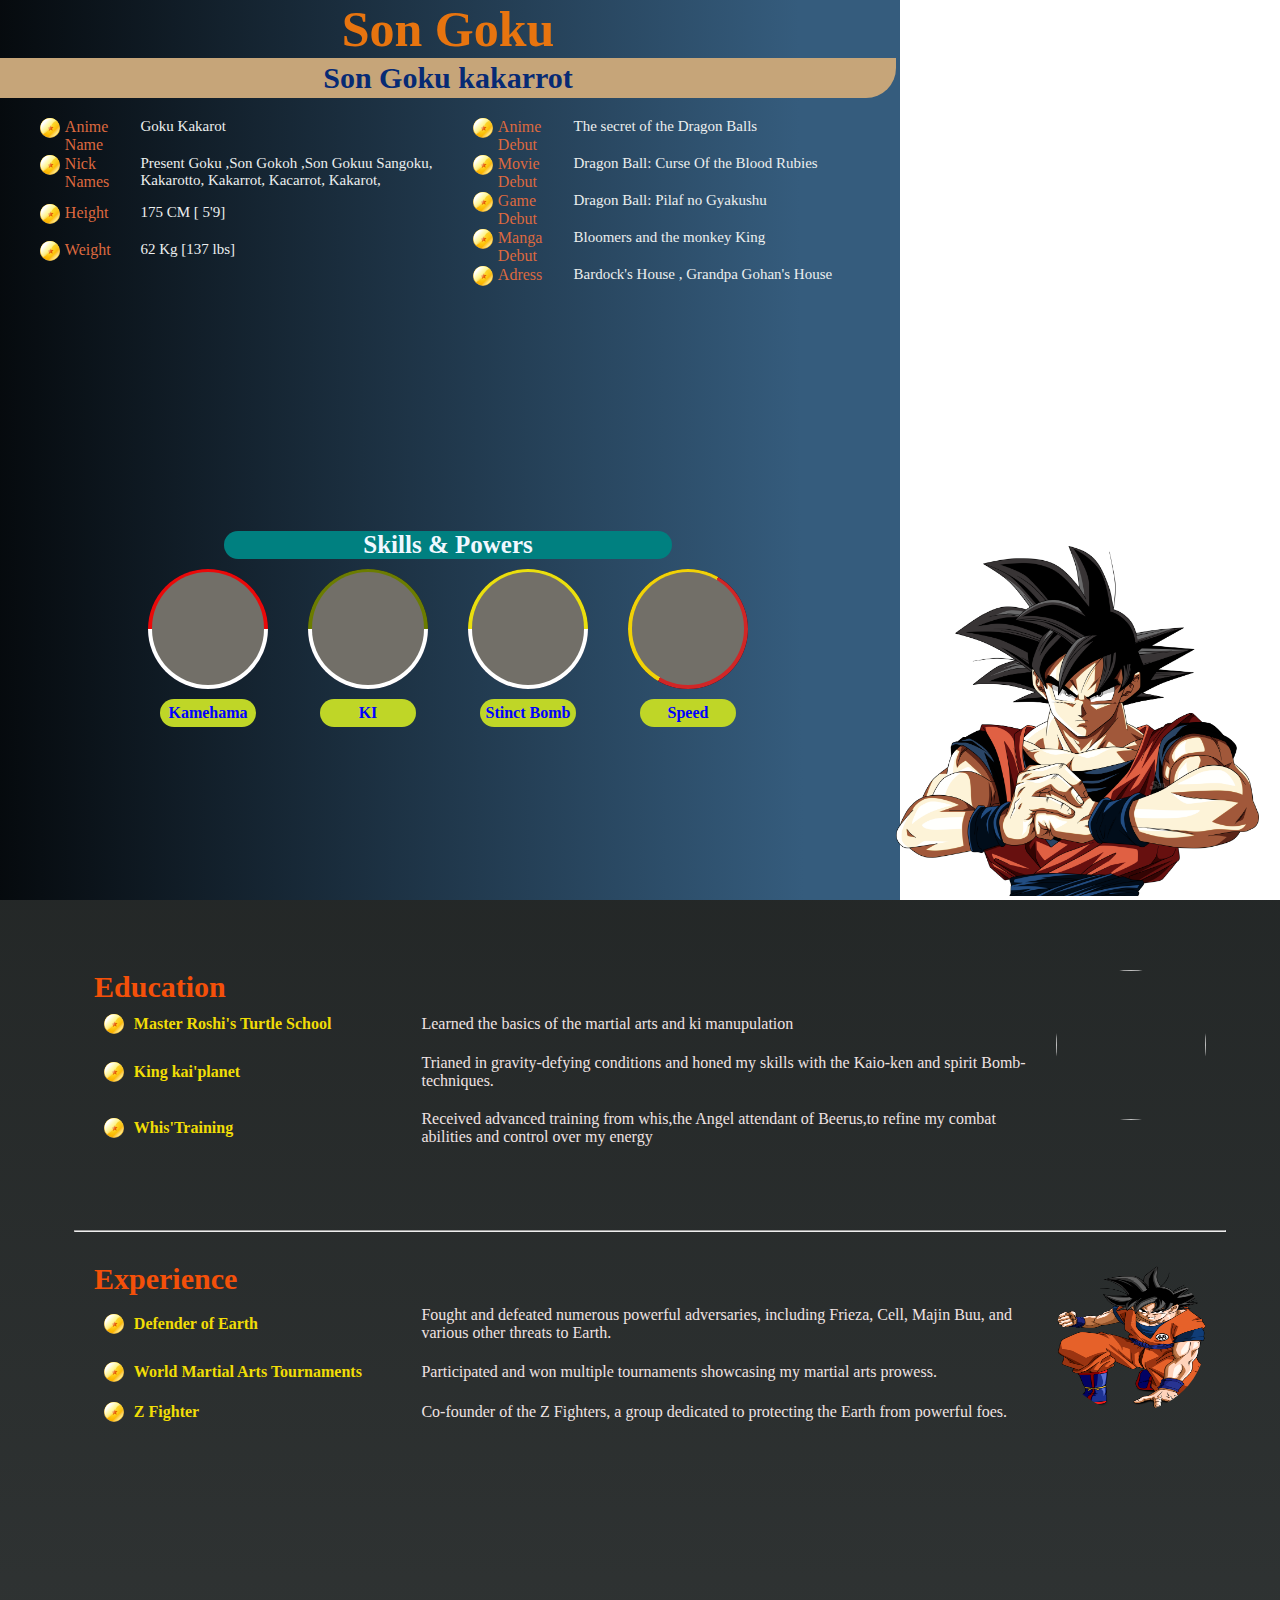
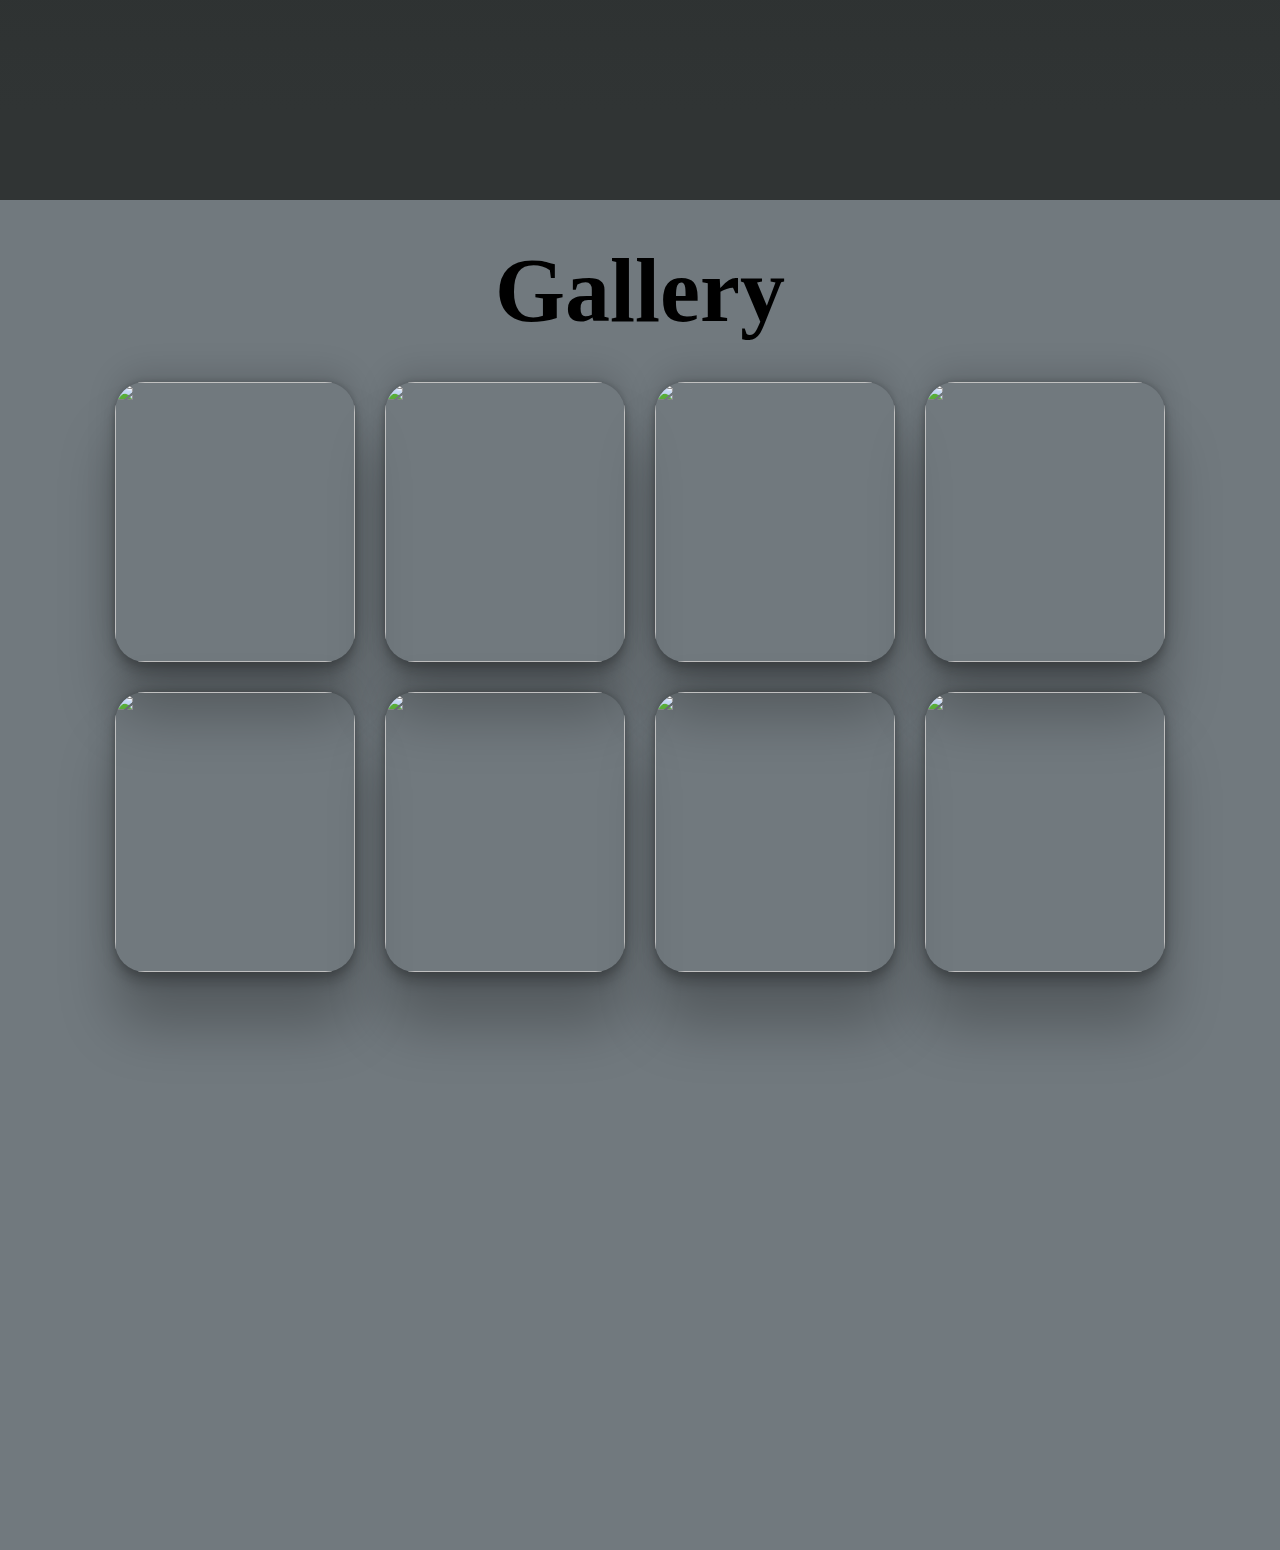
==== index.html @ f3f64c18 "Initial commit" ====
<!DOCTYPE html>
<html lang="en">

<head>
  <meta charset="UTF-8" />
  <meta name="viewport" content="width=device-width, initial-scale=1.0" />
  <title>super hero resume</title>
  <link rel="stylesheet" href="style.css" />
</head>

<body>
  <div id="container">
    <div class="main">
      <div>
        <h1>Son Goku</h1>
      </div>
      <div id="Name">
        <h3>Son Goku kakarrot</h3>
      </div>
      <div class="information">




        <div id="info">

          <li>

            <img src="./Dragon_ball.svg" alt="">
            <div> <Span>Anime Name</span></div>


            <p>Goku Kakarot</p>
          </li>
          <li>
            <img src="./Dragon_ball.svg" alt="">
            <div> <span>Nick Names</span></div>
            <p>
              Present Goku ,Son Gokoh ,Son Gokuu
              Sangoku, Kakarotto, Kakarrot, Kacarrot, Kakarot,
            </p>
          </li>
          <li>
            <img src="./Dragon_ball.svg" alt="">
            <div> <span>Height</span></div>
            <p>
              175 CM [ 5'9]
            </p>
          </li>
          <li>
            <img src="./Dragon_ball.svg" alt="">
            <div> <span>Weight</span></div>
            <p>
              62 Kg [137 lbs]
            </p>
          </li>


        </div>
        <div id="info">


          <li>
            <img src="./Dragon_ball.svg" alt="">
            <div><span> Anime Debut</span></div>
            <p>The secret of the Dragon Balls</p>
          </li>
          <li>
            <img src="./Dragon_ball.svg" alt="">
            <div><span>Movie Debut</span></div>
            <p>Dragon Ball: Curse Of the Blood Rubies</p>
          </li>
          <li>
            <img src="./Dragon_ball.svg" alt="">
            <div><span>Game Debut</span></div>
            <p>Dragon Ball: Pilaf no Gyakushu</p>
          </li>
          <li>
            <img src="./Dragon_ball.svg" alt="">
            <div><span>Manga Debut</span></div>
            <p>Bloomers and the monkey King</p>
          </li>
          <li>
            <img src="./Dragon_ball.svg" alt="">
            <div><span> Adress</span></div>
            <p> Bardock's House , Grandpa Gohan's House</p>
          </li>


        </div>

      </div>

      <div class="boxes">

        <div id="skills">
          <h3> Skills & Powers</h3>
        </div>

        <div id="powers">
          <div>
            <div class="glow glow0">
            </div>
            <h2>Kamehama</h2>

          </div>
          <div>
            <div class="glow glow1"></div>
            <h2>KI</h2>
          </div>
          <div>
            <div class="glow glow2"></div>
            <h2> Stinct Bomb</h2>
          </div>
          <div>
            <div class="glow glow3"></div>
            <h2>Speed</h2>
          </div>
        </div>
      </div>


    </div>
    <div id="goukimg">
      <img src="./images/pngwing.com (5).png" alt="" />
    </div>
  </div>
  <div class="second">

    <div class="education">

      <div id="edu_list">

        <div>
          <div>
            <h2>Education</h2>
          </div>
          <li>
            <img src="./Dragon_ball.svg" alt="">
            <div> <span>Master Roshi's Turtle School</span></div>
            <p>Learned the basics of the martial arts and ki manupulation</p>
          </li>
          <li>
            <img src="./Dragon_ball.svg" alt="">
            <div><span>King kai'planet</span></div>
            <p>Trianed in gravity-defying conditions and honed my skills with the Kaio-ken and spirit Bomb-techniques.
            </p>
          </li>
          <li>
            <img src="./Dragon_ball.svg" alt="">
            <div><span>Whis'Training </span></div>
            <p>Received advanced training from whis,the Angel attendant of Beerus,to refine my combat abilities and
              control over my energy</p>
          </li>
        </div>
        <div>
          <img src="https://encrypted-tbn0.gstatic.com/images?q=tbn:ANd9GcTt82oYgk754uG2kP9OXPX-ClZgNN4XAEB82Q&usqp=CAU"
            alt="">
        </div>

      </div>
      <HR>
      </HR>
      <div id="edu_list2">

        <div>
          <div>
            <h2>Experience</h2>
          </div>
          <li>
            <img src="./Dragon_ball.svg" alt="">
            <div><span>Defender of Earth</span></div>
            <p>Fought and defeated numerous powerful adversaries, including Frieza, Cell, Majin Buu, and various other
              threats to Earth.</p>
          </li>
          <li>
            <img src="./Dragon_ball.svg" alt="">
            <div><span>World Martial Arts Tournaments</span></div>
            <p>Participated and won multiple tournaments showcasing my martial arts prowess.</p>
          </li>
          <li>
            <img src="./Dragon_ball.svg" alt="">
            <div><span>Z Fighter</span></div>
            <p>Co-founder of the Z Fighters, a group dedicated to protecting the Earth from powerful foes.</p>
          </li>
        </div>
        <div>
          <img src="./images/experience.png" alt="">
        </div>
      </div>
    </div>
  </div>
  <div class="gallery">
    <div><h1>Gallery</h1></div>
    <div id="gallery_boxes">
      
      <div>
        <img src="https://i.pinimg.com/736x/66/43/1a/66431a8897f93c5665a75ffa3d12bd0a.jpg" alt="">
      </div>
      <div>
        <img
          src="https://images-wixmp-ed30a86b8c4ca887773594c2.wixmp.com/f/941c560c-18b9-4c8f-943a-c15e5625a583/de89ge1-6be5173c-bb90-479e-ab74-88e7b8e136c2.jpg/v1/fill/w_1024,h_1143,q_75,strp/son_goku___dragon_ball_z_by_g4qs_de89ge1-fullview.jpg?token=eyJ0eXAiOiJKV1QiLCJhbGciOiJIUzI1NiJ9.[base64].AO8PM5Koqii29YjUiPHM6bavhexfQtthnku6JP91994"
          alt="">
      </div>
      <div>
        <img src="https://i.pinimg.com/736x/72/60/f5/7260f592e74f4ed77a9321498f591d13.jpg" alt="">
      </div>
      <div>
        <img src="https://i.pinimg.com/736x/ef/31/2a/ef312a33fdc2c7de3e0dc2d2acbfc04e.jpg" alt="">
      </div>
      <div>
        <img src="https://i.pinimg.com/736x/57/75/cd/5775cd68e205f396e10debec85960de9.jpg"
          alt="">
      </div>
      <div>
        <img src="https://i.pinimg.com/236x/62/b1/42/62b142c9af6358e8e29f193e0ba68959.jpg" alt="">
      </div>
      <div>
        <img
          src="https://cdnb.artstation.com/p/assets/images/images/028/990/559/large/albert-agustin-goku.jpg?1596122175"
          alt="">
      </div>
      <div>
        <img
          src="https://sumedang.jabarekspres.com/wp-content/uploads/2023/10/8781f39dd7594e9cf52d5f7a728a498d.jpg"
          alt="">
      </div>

    </div>
  </div>
</body>

</html>
---- style.css ----
* {
  margin: 0;
  padding: 0;
  box-sizing: border-box;
}

#container {
  height: 100vh;
  width: 100%;
  margin: auto;
  background: linear-gradient(89.7deg, rgb(0, 0, 0) -10.7%, rgb(53, 92, 125) 88.8%);
  background-size: 100vh;
  background-repeat: no-repeat;
  display: flex;
  align-items: end;
  cursor: url("./images/resize-17063411871470630661ball-removebg-preview\ \(1\).png"), pointer;


}

#container>.main {
  width: 70%;
  height: 100vh;
  

}

#container img {
  width: 100%;
  height: 550px;

}


#container>div h1 {
  font-size: 50px;
  font-weight: 900;

  color: rgb(231, 116, 15);
  text-align: center;
  font-family: "Luckiest Guy", cursive;
}

.information {

  height: 40vh;
  gap: 10px;
  display: flex;
  justify-content: center;
  margin-left: 30px;
}

#Name {

  background-color: rgb(198, 165, 121);
  height: 50px;
  gap: 30px;
  display: flex;
  align-items: center;
  justify-content: center;
  border-bottom-right-radius: 30px;
}

#Name h3 {
  color: rgb(7, 42, 116);
  font-size: 30px;
}

#info {
  display: flex;
  flex-direction: column;
  padding: 10px;
  width: 50%;
  height: 25vh;
  gap: 20px;
  padding-top: 20px;


}

#info li {
  display: flex;
  gap: 5px;
}

#info li div {
  color: rgb(221, 105, 63);
  width: 29%;
  height: 22px;
  font-size: 16px;

}

#info li p {
  font-size: 16px;
  color: rgb(236, 239, 239);
  width: 100%;
  margin-left: -5px;
}

#info li img {

  height: 20px;
  width: 20px;
}

.boxes {

  height: 45vh;
  display: flex;
  align-items: center;
  flex-direction: column;
  justify-content: center;
  gap: 20px;
}

.boxes #skills {
  width: 50%;
  display: flex;
  background-color: teal;
  align-items: center;
  justify-content: center;
  border-radius: 30px;
}

.boxes div h3 {
  color: aliceblue;
  font-size: 30px;


}

.boxes #powers {
  display: flex;
  gap: 40px;
}

.boxes #skills+div>div {
  display: flex;
  flex-direction: column;
  align-items: center;
  justify-content: center;
  gap: 10px;
  color: white;

}

.boxes #skills+div>div h2 {
  background-color: rgb(191, 214, 39);
  color: blue;
  width: 80%;
  text-align: center;
  font-size: 20px;
  border-radius: 30px;
  padding: 5px;
}

.glow {

  height: 200px;
  width: 200px;
  background-color: #020223;
  top: 0;
  bottom: 0;
  left: 0;
  right: 0;
  position: relative;
  overflow: hidden;
  border-radius: 50%;
}


.glow0::before {
  content: "";
  position: absolute;
  background: conic-gradient(from 90deg, white 50%, rgb(234, 9, 9) 50%);
  height: 150%;
  width: 150%;
  top: -25%;
  left: -25%;
  animation: rotate 2s linear infinite;

}


.glow0::after {

  position: absolute;
  width: 94%;
  height: 94%;
  background-color: rgb(114, 111, 104);
  content: "";
  background-image: url(https://giffiles.alphacoders.com/105/105478.gif);
  background-size: 175%;
  object-fit: contain;
  background-position: center;
  background-repeat: no-repeat;

  display: flex;
  align-items: center;
  justify-content: center;
  font-size: 30px;
  border-radius: 50%;
  top: 3%;
  left: 3%;

}

.glow1::before {
  content: "";
  position: absolute;
  background: conic-gradient(from 90deg, white 50%, rgb(107, 124, 0) 50%);
  height: 150%;
  width: 150%;
  top: -25%;
  left: -25%;
  animation: rotate 2s linear infinite;

}

.glow1::after {

  position: absolute;
  width: 94%;
  height: 94%;
  background-color: rgb(114, 111, 104);

  background-image: url(https://media.tenor.com/TwjM4RJMcB0AAAAM/super-saiyan-transformation.gif);
  background-repeat: no-repeat;
  background-size: 142%;
  background-position: center;
  content: "";
  display: flex;
  align-items: center;
  justify-content: center;
  font-size: 30px;

  border-radius: 50%;
  top: 3%;
  left: 3%;

}

.glow2::before {
  content: "";
  position: absolute;
  background: conic-gradient(from 90deg, white 50%, rgb(234, 223, 14) 50%);
  height: 150%;
  width: 150%;
  top: -25%;
  left: -25%;
  animation: rotate 2s linear infinite;

}

.glow2::after {

  position: absolute;
  width: 94%;
  height: 94%;
  background-color: rgb(114, 111, 104);
  background-image: url(https://media3.giphy.com/media/v1.Y2lkPTc5MGI3NjExcG1lNjlnYzBrZmszZGd0bHZjdXFsaGw3MG9ieXRmeXBxdzlvaDJ6NyZlcD12MV9pbnRlcm5hbF9naWZfYnlfaWQmY3Q9Zw/f46Nx4AEw0bzTefy9N/giphy.gif);
  background-position: center;
  background-size: 90%;

  content: " ";
  display: flex;
  align-items: center;
  justify-content: center;
  font-size: 30px;

  border-radius: 50%;
  top: 3%;
  left: 3%;

}

.glow3::before {
  content: "";
  position: absolute;
  background: conic-gradient(from 30deg, rgb(209, 38, 38) 50%, rgb(241, 210, 7) 50%);
  height: 150%;
  width: 150%;
  top: -25%;
  left: -25%;
  animation: rotate 2s linear infinite;

}

.glow3::after {

  position: absolute;
  width: 94%;
  height: 94%;
  background-color: rgb(114, 111, 104);
  background-image: url(https://qph.cf2.quoracdn.net/main-qimg-92022cce3e01ac40d455ebf5290df491);
  background-size: 170%;

  background-repeat: no-repeat;
  content: "";
  display: flex;
  align-items: center;
  justify-content: center;
  font-size: 30px;

  border-radius: 50%;
  top: 3%;
  left: 3%;

}

@keyframes rotate {
  100% {
    transform: rotate(360deg);
  }


}

.second {
  display: flex;
  justify-content: center;
  background: linear-gradient(360deg, #303434 10%, #010403 360%);
  height: 90vh;
  width: 100%;
  cursor: url("./images/resize-17063411871470630661ball-removebg-preview\ \(1\).png"), pointer;

}

.second h2 {
  font-size: 30px;
  color: rgb(244, 80, 9);
  width: 100%;

}

.education {
  margin-top: 20px;
  margin-left: 20PX;
  display: flex;
  flex-direction: column;
  height: 80vh;
  width: 90%;
  gap: 10px;

}

#edu_list,
#edu_list2 {
  padding: 20px;
  display: flex;
}

#edu_list>div>img,
#edu_list2>div>img {
  height: 250px;
  width: 300px;
  border-radius: 50%;


}

#edu_list li,
#edu_list2 li {
  display: flex;
  align-items: center;
  gap: 10px;
  padding: 10px;
}

#edu_list li img,
#edu_list2 li img {
  height: 20px;
}

#edu_list li div,
#edu_list2 li div {
  font-size: 23px;
  color: rgb(241, 221, 6);
  font-weight: 800;
  width: 40%;
}

#edu_list li p,
#edu_list2 p {
  color: rgb(239, 227, 227);
  font-size: 20px;
  width: 90%;
}

.gallery {
  height: 120vh;
  background-color: rgb(113, 121, 126);
  display: flex;
  flex-direction: column;
  align-items: center;
  justify-content: center;
  cursor: url("./images/resize-17063411871470630661ball-removebg-preview\ \(1\).png"), pointer;
}

.gallery>div>h1 {
  font-size: 90px;
  padding: 20px;
}

#gallery_boxes {
  height: 100vh;
  padding: 20px;
  width: 90%;
  justify-content: center;
  display: grid;
  grid-template-columns: repeat(4,1fr);
  grid-template-rows: repeat(2, 280px);

  gap: 30px;
}

#gallery_boxes div {
  border-radius: 30px;
  box-shadow: rgba(0, 0, 0, 0.25) 0px 54px 55px, rgba(0, 0, 0, 0.12) 0px -12px 30px, rgba(0, 0, 0, 0.12) 0px 4px 6px, rgba(0, 0, 0, 0.17) 0px 12px 13px, rgba(0, 0, 0, 0.09) 0px -3px 5px;
}

#gallery_boxes div>img {
  height: 100%;
  width: 100%;
  border-radius: 30px;

}@media screen and (min-width:1500px) and (max-width:1980px){

  

  

  #container img {
    width: 100%;
    height: 550px;
  
  }
  
  

  
  .information {
  
    height: 40vh;
    gap: 10px;
    display: flex;
    justify-content: center;
    margin-left: 30px;
  }
  
  #Name {
  
    background-color: rgb(198, 165, 121);
    height: 70px;
    gap: 30px;
    display: flex;
    align-items: center;
    justify-content: center;
    border-bottom-right-radius: 30px;
  }
  
  #Name h3 {
    color: rgb(7, 42, 116);
    font-size: 40px;
  }
  
  #info {
    display: flex;
    flex-direction: column;
    padding: 10px;
    width: 50%;
    height: 35vh;
    gap: 30px;
    padding-top: 20px;
  
  
  }
  
  #info li {
    display: flex;
    gap: 10px;
  }
  
  #info li div {
    color: rgb(221, 105, 63);
    width: 200px;
    height: 22px;
    font-size: 25px;
  
  }
  
  #info li p {
    font-size: 25px;
    color: rgb(236, 239, 239);
    width: 100%;
    margin-left: -5px;
  }
  
  #info li img {
  
    height: 20px;
    width: 20px;
  }
  
  .boxes {
  
    height: 38vh;
    display: flex;
    align-items: center;
    flex-direction: column;
    justify-content: center;
    gap: 20px;
  }
  
  .boxes #skills {
    width: 50%;
    height: 40px;
    display: flex;
    background-color: teal;
    align-items: center;
    justify-content: center;
    border-radius: 30px;
  }
  
  .boxes div h3 {
    color: aliceblue;
    font-size: 30px;
  
  
  }
  
  .boxes #powers {
    display: flex;
    gap: 40px;
  }
  
  .boxes #skills+div>div {
    display: flex;
    flex-direction: column;
    align-items: center;
    justify-content: center;
    gap: 10px;
    color: white;
  
  }
  
  .boxes #skills+div>div h2 {
    background-color: rgb(191, 214, 39);
    color: blue;
    width: 80%;
    text-align: center;
    font-size: 20px;
    border-radius: 30px;
    padding: 5px;
  }
  
  .glow {
  
    height: 250px;
    width: 250px;
    background-color: #020223;
    top: 0;
    bottom: 0;
    left: 0;
    right: 0;
    position: relative;
    overflow: hidden;
    border-radius: 50%;
  }
  
  
  .glow0::before {
    content: "";
    position: absolute;
    background: conic-gradient(from 90deg, white 50%, rgb(234, 9, 9) 50%);
    height: 150%;
    width: 150%;
    top: -25%;
    left: -25%;
    animation: rotate 2s linear infinite;
  
  }
  
  
  .glow0::after {
  
    position: absolute;
    width: 94%;
    height: 94%;
    background-color: rgb(114, 111, 104);
    content: "";
    background-image: url(https://giffiles.alphacoders.com/105/105478.gif);
    background-size: 175%;
    object-fit: contain;
    background-position: center;
    background-repeat: no-repeat;
  
    display: flex;
    align-items: center;
    justify-content: center;
    font-size: 30px;
    border-radius: 50%;
    top: 3%;
    left: 3%;
  
  }
  
  .glow1::before {
    content: "";
    position: absolute;
    background: conic-gradient(from 90deg, white 50%, rgb(107, 124, 0) 50%);
    height: 150%;
    width: 150%;
    top: -25%;
    left: -25%;
    animation: rotate 2s linear infinite;
  
  }
  
  .glow1::after {
  
    position: absolute;
    width: 94%;
    height: 94%;
    background-color: rgb(114, 111, 104);
  
    background-image: url(https://media.tenor.com/TwjM4RJMcB0AAAAM/super-saiyan-transformation.gif);
    background-repeat: no-repeat;
    background-size: 142%;
    background-position: center;
    content: "";
    display: flex;
    align-items: center;
    justify-content: center;
    font-size: 30px;
  
    border-radius: 50%;
    top: 3%;
    left: 3%;
  
  }
  
  .glow2::before {
    content: "";
    position: absolute;
    background: conic-gradient(from 90deg, white 50%, rgb(234, 223, 14) 50%);
    height: 150%;
    width: 150%;
    top: -25%;
    left: -25%;
    animation: rotate 2s linear infinite;
  
  }
  
  .glow2::after {
  
    position: absolute;
    width: 94%;
    height: 94%;
    background-color: rgb(114, 111, 104);
    background-image: url(https://media3.giphy.com/media/v1.Y2lkPTc5MGI3NjExcG1lNjlnYzBrZmszZGd0bHZjdXFsaGw3MG9ieXRmeXBxdzlvaDJ6NyZlcD12MV9pbnRlcm5hbF9naWZfYnlfaWQmY3Q9Zw/f46Nx4AEw0bzTefy9N/giphy.gif);
    background-position: center;
    background-size: 90%;
  
    content: " ";
    display: flex;
    align-items: center;
    justify-content: center;
    font-size: 30px;
  
    border-radius: 50%;
    top: 3%;
    left: 3%;
  
  }
  
  .glow3::before {
    content: "";
    position: absolute;
    background: conic-gradient(from 30deg, rgb(209, 38, 38) 50%, rgb(241, 210, 7) 50%);
    height: 150%;
    width: 150%;
    top: -25%;
    left: -25%;
    animation: rotate 2s linear infinite;
  
  }
  
  .glow3::after {
  
    position: absolute;
    width: 94%;
    height: 94%;
    background-color: rgb(114, 111, 104);
    background-image: url(https://qph.cf2.quoracdn.net/main-qimg-92022cce3e01ac40d455ebf5290df491);
    background-size: 170%;
  
    background-repeat: no-repeat;
    content: "";
    display: flex;
    align-items: center;
    justify-content: center;
    font-size: 30px;
  
    border-radius: 50%;
    top: 3%;
    left: 3%;
  
  }
  
  @keyframes rotate {
    100% {
      transform: rotate(360deg);
    }
  
  
  }
  
  .second {
    display: flex;
    justify-content: center;
    background: linear-gradient(360deg, #303434 10%, #010403 360%);
    height: 100vh;
    width: 100%;
    cursor: url("./images/resize-17063411871470630661ball-removebg-preview\ \(1\).png"), pointer;
  
  }
  
  .second h2 {
    font-size: 35px;
    color: rgb(244, 80, 9);
    width: 100%;
  
  }
  
  .education {
    margin-top: 20px;
    margin-left: 20PX;
    display: flex;
    flex-direction: column;
    height:auto;
    width: 90%;
    gap: 10px;
  
  }
  
  #edu_list,
  #edu_list2 {
    padding: 20px;
    display: flex;
  }
  
  #edu_list>div>img,
  #edu_list2>div>img {
    height: 250px;
    width: 300px;
    border-radius: 50%;
  
  
  }
  
  #edu_list li,
  #edu_list2 li {
    display: flex;
    align-items: center;
    gap: 10px;
    padding: 10px;
  }
  
  #edu_list li img,
  #edu_list2 li img {
    height: 20px;
  }
  
  #edu_list li div,
  #edu_list2 li div {
    font-size: 35px;
    color: rgb(241, 221, 6);
    font-weight: 800;
    width: 40%;
  }
  
  #edu_list li p,
  #edu_list2 p {
    color: rgb(239, 227, 227);
    font-size: 35px;
    width: 90%;
  }
  
  .gallery {
    height: 120vh;
    background-color: rgb(113, 121, 126);
    display: flex;
    flex-direction: column;
    align-items: center;
    justify-content: center;
    cursor: url("./images/resize-17063411871470630661ball-removebg-preview\ \(1\).png"), pointer;
  }
  
  .gallery>div>h1 {
    font-size: 80px;
    padding: 20px;
  }
  
  #gallery_boxes {
    height: 100vh;
    padding: 20px;
    width: 90%;
    justify-content: center;
    display: grid;
    grid-template-columns: repeat(4,380px);
    grid-template-rows: repeat(2, 380px);
  
    gap: 30px;
  }
  
  #gallery_boxes div {
    border-radius: 30px;
    box-shadow: rgba(0, 0, 0, 0.25) 0px 54px 55px, rgba(0, 0, 0, 0.12) 0px -12px 30px, rgba(0, 0, 0, 0.12) 0px 4px 6px, rgba(0, 0, 0, 0.17) 0px 12px 13px, rgba(0, 0, 0, 0.09) 0px -3px 5px;
  }
  
  #gallery_boxes div>img {
    height: 100%;
    width: 100%;
    border-radius: 30px;
  
  }
}

@media screen and (min-width:200px) and (max-width:435px) {
  * {
    margin: 0;
    padding: 0;
    box-sizing: border-box;
  }


  #container {
    height: auto;
    width: 100%;
    margin: auto;
    background: linear-gradient(89.7deg, rgb(0, 0, 0) -10.7%, rgb(53, 92, 125) 88.8%);
    background-size: 100%;
    display: flex;
    flex-direction: column;
    align-items:  center;
    cursor: url("./images/resize-17063411871470630661ball-removebg-preview\ \(1\).png"), pointer;

  }

  #container>.main {
    width: 100%;
    height: auto;
    display: flex;
    flex-direction: column;
    align-items: center;
    justify-content: center;

  }

  #container img {
    width: 100%;
    height: 400px;
   

  }


  #container>div h1 {
    font-size: 50px;
    font-weight: 900;
    margin: 20px;
    height: auto;
    color: rgb(231, 116, 15);
    text-align: center;
    font-family: "Luckiest Guy", cursive;
  }

  .information {
    height: auto;
    gap: 20px;
    margin: 20px 0px;
    display: flex;
    flex-direction: column;
    align-items: center;
  }

  #Name {

    background-color: rgb(198, 165, 121);
    height: 30px;
    gap: 10px;
    display: flex;
    width: 85%;
    align-items: center;
    justify-content: center;


    border-bottom-right-radius: 30px;
  }

  #Name h3 {
    color: rgb(7, 42, 116);
    font-size: 23px;
  }

  #info {
    display: flex;
    flex-direction: column;
  
    justify-content: center;
    padding: 10px;
    width: 80%;
    height: auto;
    gap: 20px;
    padding-top: 20px;

  }

  #info li {
    display: flex;
    gap: 5px;
    align-items: center;
    justify-content: center;
  }

  #info li div {
    color: rgb(221, 105, 63);
    width: 35%;
    height: 22px;
    font-size: 16px
  }

  #info li p {
    font-size: 16px;
    color: rgb(236, 239, 239);
    width: 100%;

  }

  #info li img {

    height: 20px;
    width: 20px;
  }

  .boxes {
    height: auto;
    display: flex;
    align-items: center;
    justify-content: center;
    gap: 20px;
  }

  .boxes #skills {
    width: 80%;
    display: flex;
    background-color: teal;
    align-items: center;
    justify-content: center;
    border-radius: 30px;
  }


  .boxes #powers {
    display: grid;
    grid-template-columns: repeat(2, 1fr);
    grid-template-rows: repeat(2, 1fr);
    gap: 10px;
  }

  

  .boxes #skills+div>div h2 {
    background-color: rgb(191, 214, 39);
    color: blue;
    width: 100%;
    text-align: center;
    font-size: 20px;
    border-radius: 30px;
    padding: 5px;
  }

  .glow {

    height: 130px;
    width: 130px;
    background-color: #020223;
    top: 0;
    bottom: 0;
    left: 0;
    right: 0;
  
    overflow: hidden;
    border-radius: 50%;
  }

  .second {
    display: flex;
    flex-direction: column;
    justify-content: center;
    align-items: center;
    background: linear-gradient(360deg, #303434 10%, #010403 360%);
    height: auto;
    width: 100%;
    
    cursor: url("./images/resize-17063411871470630661ball-removebg-preview\ \(1\).png"), pointer;

  }

  .second h2 {
    font-size: 30px;
    color: rgb(244, 80, 9);
    width: 100%;
    text-align: center;
    

  }

  .education {
    display: flex;
    flex-direction: column;
    justify-content: center;
    height: auto;
    width: 80%;
  }
  

  #edu_list,
  #edu_list2 {
    padding: 0px;
    display: flex;
   align-items: center;
   flex-direction: column;
   justify-content: center;
    width: 100%;
  

  }

  #edu_list>div>img,
  #edu_list2>div>img {
    height: 180px;
    width: 180px;
    border-radius: 50%;
  ;
  }

  #edu_list li,
  #edu_list2 li {
    display: flex;
    flex-direction: column;
    align-items: center;
    gap: 10px;
    padding: 10px;

  }

  #edu_list li img,
  #edu_list2 li img {
    height: 20px;
    display: none;
  }

  #edu_list li div,
  #edu_list2 li div {
    font-size: 20px;
    color: rgb(241, 221, 6);
    font-weight: 800;
    width: 80%;
    text-align: center;

  }

  #edu_list li p,
  #edu_list2 p {
    color: rgb(239, 227, 227);
    font-size: 16px;
    width: 100%;
    text-align: center;
  }

  .gallery {
    height: auto;
    background-color: rgb(113, 121, 126);
    display: flex;
    flex-direction: column;
    align-items: center;
    justify-content: center;
    cursor: url("./images/resize-17063411871470630661ball-removebg-preview\ \(1\).png"), pointer;
  }

  .gallery>div>h1 {
    font-size: 40px;
    padding: 10px;
  }

  #gallery_boxes {
    height: auto;
    padding: 20px;
    width: 100%;
    justify-content: center;
    display: grid;
    grid-template-columns: repeat(1, 220px);
    grid-template-rows: repeat(2, 200px);
    gap: 30px;
  }

  #gallery_boxes div {
    border-radius: 30px;
    box-shadow: rgba(0, 0, 0, 0.25) 0px 54px 55px, rgba(0, 0, 0, 0.12) 0px -12px 30px, rgba(0, 0, 0, 0.12) 0px 4px 6px, rgba(0, 0, 0, 0.17) 0px 12px 13px, rgba(0, 0, 0, 0.09) 0px -3px 5px;
  }

  #gallery_boxes div>img {
    height: 100%;
    width: 100%;
    border-radius: 30px;

  }

}
@media screen and (min-width:435px) and (max-width:768px) {
  * {
    margin: 0;
    padding: 0;
    box-sizing: border-box;
  }


  #container {
    height: auto;
    width: 100%;
    margin: auto;
    background: linear-gradient(89.7deg, rgb(0, 0, 0) -10.7%, rgb(53, 92, 125) 88.8%);
    background-size: 100%;
    
    display: flex;
    flex-direction: column;
    align-items:  center;
    justify-content: center;
    cursor: url("./images/resize-17063411871470630661ball-removebg-preview\ \(1\).png"), pointer;

  }

  #container>.main {
    width: 100%;
    height: auto;
    display: flex;
    flex-direction: column;
    align-items: center;
    justify-content: center;

  }

  #container img {
    width: 100%;
    height: 300px;
    
  }


  #container>div h1 {
    font-size: 50px;
    font-weight: 900;
    margin: 20px;
    height: auto;
    color: rgb(231, 116, 15);
    text-align: center;
    font-family: "Luckiest Guy", cursive;
  }

  .information {
    height: auto;
    gap: 20px;
    margin: 20px 0px;
    display: flex;
    flex-direction: column;
    align-items: center;
  }

  #Name {

    background-color: rgb(198, 165, 121);
    height: 30px;
    gap: 10px;
    display: flex;
    width: 85%;
    align-items: center;
    justify-content: center;


    border-bottom-right-radius: 30px;
  }

  #Name h3 {
    color: rgb(7, 42, 116);
    font-size: 23px;
  }

  #info {
    display: flex;
    flex-direction: column;
  
    justify-content: center;
    padding: 10px;
    width: 80%;
    height: auto;
    gap: 20px;
    padding-top: 20px;

  }

  #info li {
    display: flex;
    gap: 9px;
    align-items: center;
    justify-content: center;
  }

  #info li div {
    color: rgb(221, 105, 63);
    width: 50%;
    height: 22px;
    font-size: 20px
  }

  #info li p {
    font-size: 20px;
    color: rgb(236, 239, 239);
    width: 100%;

  }

  #info li img {

    height: 20px;
    width: 20px;
  }

  .boxes {
    height: auto;
    display: flex;
    align-items: center;
    justify-content: center;
    gap: 20px;
  }

  .boxes #skills {
    width: 80%;
    display: flex;
    background-color: teal;
    align-items: center;
    justify-content: center;
    border-radius: 30px;
    margin: 10px 0px;
  }

  .boxes div h3 {
    color: aliceblue;
    font-size: 25px;
  }

  .boxes #powers {
    display: grid;
    grid-template-columns: repeat(4, 1fr);
  
    gap: 20px;
  }

  .boxes #skills+div>div {
    display: flex;
    flex-direction: column;
    align-items: center;
    justify-content: center;
    gap: 10px;
    color: white;

  }

  .boxes #skills+div>div h2 {
    background-color: rgb(191, 214, 39);
    color: blue;
    width: 100%;
    text-align: center;
    font-size: 20px;
    border-radius: 30px;
    padding: 5px;
  }

  .glow {

    height: 130px;
    width: 130px;
    background-color: #020223;
    top: 0;
    bottom: 0;
    left: 0;
    right: 0;
  
    overflow: hidden;
    border-radius: 50%;
  }

  .second {
    display: flex;
    flex-direction: column;
    justify-content: center;
    align-items: center;
    background: linear-gradient(360deg, #303434 10%, #010403 360%);
    height: auto;
    width: 100%;
    
    cursor: url("./images/resize-17063411871470630661ball-removebg-preview\ \(1\).png"), pointer;

  }

  .second h2 {
    font-size: 30px;
    color: rgb(244, 80, 9);
    width: 100%;
    text-align: center;
    

  }

  .education {
    display: flex;
    flex-direction: column;
    justify-content: center;
    height: auto;
    width: 80%;
  }
  

  #edu_list,
  #edu_list2 {
    padding: 0px;
    display: flex;
   align-items: center;
   flex-direction: column;
   justify-content: center;
    width: 100%;
  

  }

  #edu_list>div>img,
  #edu_list2>div>img {
    height: 200px;
    width: 200px;
    border-radius: 50%;
  ;
  }

  #edu_list li,
  #edu_list2 li {
    display: flex;
    flex-direction: column;
    align-items: center;
    gap: 10px;
    padding: 10px;

  }

  #edu_list li img,
  #edu_list2 li img {
    height: 20px;
    display: none;
  }

  #edu_list li div,
  #edu_list2 li div {
    font-size: 25px;
    color: rgb(241, 221, 6);
    font-weight: 800;
    width: 80%;
    text-align: center;

  }

  #edu_list li p,
  #edu_list2 p {
    color: rgb(239, 227, 227);
    font-size: 25px;
    width: 100%;
    text-align: center;
  }

  .gallery {
    height: auto;
    background-color: rgb(113, 121, 126);
    display: flex;
    flex-direction: column;
    align-items: center;
    justify-content: center;
    cursor: url("./images/resize-17063411871470630661ball-removebg-preview\ \(1\).png"), pointer;
  }

  .gallery>div>h1 {
    font-size: 40px;
    padding: 10px;
  }

  #gallery_boxes {
    height: auto;
    padding: 20px;
    width: 100%;
    justify-content: center;
    display: grid;
    grid-template-columns: repeat(auto-fill, minmax(180px, 1fr));
 
    gap: 30px;
  }

  #gallery_boxes div {
    border-radius: 30px;
    box-shadow: rgba(0, 0, 0, 0.25) 0px 54px 55px, rgba(0, 0, 0, 0.12) 0px -12px 30px, rgba(0, 0, 0, 0.12) 0px 4px 6px, rgba(0, 0, 0, 0.17) 0px 12px 13px, rgba(0, 0, 0, 0.09) 0px -3px 5px;
  }

  #gallery_boxes div>img {
    height: 100%;
    width: 100%;
    border-radius: 30px;

  }

}
@media screen and (min-width:768px) and (max-width:1024px) {
  * {
    margin: 0;
    padding: 0;
    box-sizing: border-box;
  }


  #container {
    height: auto;
    width: 100%;
    margin: auto;
    background: linear-gradient(89.7deg, rgb(0, 0, 0) -10.7%, rgb(53, 92, 125) 88.8%);
    background-size: 100%;
    display: flex;
   
    align-items: end;
    cursor: url("./images/resize-17063411871470630661ball-removebg-preview\ \(1\).png"), pointer;

  }

  #container>.main {
    width: 100%;
    height: auto;
    display: flex;
    flex-direction: column;
   
    justify-content: center;

  }

  #container img {
    width: 100%;
    height: 350px;
    
  }


  #container>div h1 {
    font-size: 40px;
    font-weight: 900;
 
    height: auto;
    color: rgb(231, 116, 15);
    text-align: center;
    font-family: "Luckiest Guy", cursive;
  }

  .information {
    height: 45vh;
    gap: 20px;
    display: flex;
    width: 100%;
 
  
  }

  #Name {

    background-color: rgb(198, 165, 121);
    height: 40px;
    gap: 10px;
    display: flex;
    width: 100%;
    border-bottom-right-radius: 30px;
  }

  #Name h3 {
    color: rgb(7, 42, 116);
    font-size: 25px;
  }

  #info {
    display: flex;
    flex-direction: column;

    padding: 10px;
    width: 50%;
    height: 30vh;
    gap: 5px;
    padding-top: 10px;
  
  }
  
  #info li {
    display: flex;
    gap: 10px;
  }
  
  #info li div {
    color: rgb(221, 105, 63);
    width: 25%;
    height: 0px;
    font-size: 16px;
  
  }
  
  #info li p {
    font-size: 16px;
    color: rgb(236, 239, 239);
    width: 100%;
   margin-left: 5px;
  }
  
  #info li img {
  
    height: 20px;
    width: 20px;
  }
  
  .boxes {
    height: 50vh;
    display: flex;
    align-items: center;
    justify-content: center;
    gap: 20px;
    margin-bottom: 40px;
  }

  .boxes #skills {
    width: 80%;
    display: flex;
    background-color: teal;
    align-items: center;
    justify-content: center;
    border-radius: 30px;
    margin: 10px 0px;
  }

  .boxes #skills h3 {
    color: aliceblue;
    font-size: 30px;
  }

  .boxes #powers {
    height: 35vh;
    display: grid;
    grid-template-columns: repeat(4, 1fr);
    gap: 10px;
  }

  .boxes #skills+div>div {
    display: flex;
    flex-direction: column;
    align-items: center;
    justify-content: center;
    gap: 10px;
    color: white;

  }

  .boxes #skills+div>div h2 {
    background-color: rgb(191, 214, 39);
    color: blue;
    width: 100%;
    text-align: center;
    font-size: 20px;
    border-radius: 30px;
    padding: 5px;
  }

  .glow {

    height: 130px;
    width: 130px;
    background-color: #020223;
    top: 0;
    bottom: 0;
    left: 0;
    right: 0;
    overflow: hidden;
    border-radius: 50%;
  }


 

  .second {
    display: flex;
  
    justify-content: center;
    align-items: center;
    background: linear-gradient(360deg, #303434 10%, #010403 360%);
    height: auto;
    width: 100%;

    cursor: url("./images/resize-17063411871470630661ball-removebg-preview\ \(1\).png"), pointer;

  }

  .second h2 {
    font-size: 30px;
    color: rgb(244, 80, 9);
    width: 10%;
    text-align: center;
    

  }

  .education {
    display: flex;
    height: auto;
    width: 100%;
    margin-bottom: 50px;
  }
  

  #edu_list,
  #edu_list2 {
    padding: 0px;
    display: flex;
   align-items: center;
    width: 100%;
  

  }

  #edu_list>div>img,
  #edu_list2>div>img {
    height: 200px;
    width: 200px;
    border-radius: 50%;
  ;
  }

  #edu_list li,
  #edu_list2 li {
    display: flex;
    gap: 15px;
    padding: 10px;

  }

  #edu_list li img,
  #edu_list2 li img {
    height: 20px;
   
  }

  #edu_list li div,
  #edu_list2 li div {
    font-size: 20px;
    color: rgb(241, 221, 6);
    font-weight: 800;
    width: 32%;
   

  }

  #edu_list li p,
  #edu_list2 p {
    color: rgb(239, 227, 227);
    font-size: 20px;
    width: 100%;
    
  }

  .gallery {
    height: 100vh;
    background-color: rgb(113, 121, 126);
    display: flex;
    flex-direction: column;
    align-items: center;
    justify-content: center;
    cursor: url("./images/resize-17063411871470630661ball-removebg-preview\ \(1\).png"), pointer;
  }

  .gallery>div>h1 {
    font-size: 60px;
    padding: 10px;
  }

  #gallery_boxes {
    height:90vh;
    padding: 20px;
    width: 100%;
    justify-content: center;
    display: grid;
    grid-template-columns: repeat(4, 170px);
    grid-template-rows: repeat(2,200px);
    gap: 30px;
  }

  #gallery_boxes div {
    border-radius: 30px;
    box-shadow: rgba(0, 0, 0, 0.25) 0px 54px 55px, rgba(0, 0, 0, 0.12) 0px -12px 30px, rgba(0, 0, 0, 0.12) 0px 4px 6px, rgba(0, 0, 0, 0.17) 0px 12px 13px, rgba(0, 0, 0, 0.09) 0px -3px 5px;
  }

  #gallery_boxes div>img {
    height: 100%;
    width: 100%;
    border-radius: 30px;

  }

}
@media screen and (min-width:1024px) and (max-width:1440px){
  #container{
    height: 100vh;
    
   align-items: end;
  }
  .main{
    height: 100vh;
    width: 100%;
 
  }
  .information {

    height: 35vh;
    gap: 0px;
    display: flex;
    
  }  
  #container img {
    width: 100%;
    height: 350px;

  }
  #Name {
  
    background-color: rgb(198, 165, 121);
    height: 40px;
    gap: 10px;
    display: flex;
    align-items: center;
    border-bottom-right-radius: 30px;
  }
  
  #Name h3 {
    color: rgb(7, 42, 116);
    font-size: 30px;
  }
  
  #info {
    display: flex;
    flex-direction: column;
    width: 80%;
    height: 35vh;
    gap: 15px;
  }
  
  #info li {
    display: flex;
    gap: 5px;
  }
  
  #info li div {
    color: rgb(221, 105, 63);
    width: 100px;
    height: 22px;
    font-size: 16px;
  
  }
  
  #info li p {
    font-size: 15px;
    color: rgb(236, 239, 239);
    width: 100%;
    
  }
  
  #info li img {
  
    height: 20px;
    width: 20px;
  }.boxes {

    height: 39vh;
    display: flex;
    align-items: center;
    flex-direction: column;
    justify-content: center;
    gap: 10px;
    margin-top: 40px;
    margin-bottom: 50px;
  }
  
  .boxes #skills {
    width: 50%;

    display: flex;
    background-color: teal;
    align-items: center;
    justify-content: center;
    border-radius: 30px;
  }
  
  .boxes div h3 {
    color: aliceblue;
    font-size: 25px;
  
  
  }
  
  .boxes #powers {
    display: flex;
    gap: 40px;
  }
  
  .boxes #skills+div>div {
    display: flex;
    flex-direction: column;
    align-items: center;
    justify-content: center;
    gap: 10px;
    color: white;
  
  }
  
  .boxes #skills+div>div h2 {
    background-color: rgb(191, 214, 39);
    color: blue;
    width: 80%;
    text-align: center;
    font-size: 16px;
    border-radius: 30px;
    padding: 5px;
  }
  
  .glow {
  
    height: 120px;
    width: 120px;
    background-color: #020223;
    top: 0;
    bottom: 0;
    left: 0;
    right: 0;
    position: relative;
    overflow: hidden;
    border-radius: 50%;
  }
  .second {
    display: flex;
    justify-content: center;
    background: linear-gradient(360deg, #303434 10%, #010403 360%);
    height: 100vh;
  
    width: 100%;
    cursor: url("./images/resize-17063411871470630661ball-removebg-preview\ \(1\).png"), pointer;
  
  }
  
  .second h2 {
    font-size: 30px;
    color: rgb(244, 80, 9);
    width: 100%;
  
  }
  
  .education {
    margin-top: 50px;
    margin-left: 20PX;
    display: flex;
    flex-direction: column;
    height:90vh;
    width: 90%;
    gap: 10px;
 
  
  }
  
  #edu_list,
  #edu_list2 {
    padding: 20px;
    display: flex;
    height: 30vh;
  
  }
  
  #edu_list>div>img,
  #edu_list2>div>img {
    height: 150px;
    width: 150px;
    border-radius: 50%;
  
  
  }
  
  #edu_list li,
  #edu_list2 li {
    display: flex;
    align-items: center;
    gap: 10px;
    padding: 10px;
  }
  
  #edu_list li img,
  #edu_list2 li img {
    height: 20px;
  }
  
  #edu_list li div,
  #edu_list2 li div {
    font-size: 16px;
    color: rgb(241, 221, 6);
    font-weight: 800;
    width: 40%;
  }
  
  #edu_list li p,
  #edu_list2 p {
    color: rgb(239, 227, 227);
    font-size: 16px;
    width: 90%;
  }
  
  .gallery {
    height: 150vh;
    background-color: rgb(113, 121, 126);
    display: flex;
    flex-direction: column;
    align-items: center;
    justify-content: center;
    cursor: url("./images/resize-17063411871470630661ball-removebg-preview\ \(1\).png"), pointer;
  }
  
  .gallery>div>h1 {
    font-size: 90px;
    padding: 20px;
  }
  
  #gallery_boxes {
    height:130vh;
    padding: 20px;
    width: 90%;
    justify-content: center;
    display: grid;
    grid-template-columns: repeat(4,240px);
    grid-template-rows: repeat(2, 280px);
  
    gap: 30px;
  }
  
  #gallery_boxes div {
    border-radius: 30px;
    box-shadow: rgba(0, 0, 0, 0.25) 0px 54px 55px, rgba(0, 0, 0, 0.12) 0px -12px 30px, rgba(0, 0, 0, 0.12) 0px 4px 6px, rgba(0, 0, 0, 0.17) 0px 12px 13px, rgba(0, 0, 0, 0.09) 0px -3px 5px;
  }
  
  #gallery_boxes div>img {
    height: 100%;
    width: 100%;
    border-radius: 30px;
  }  
  

}
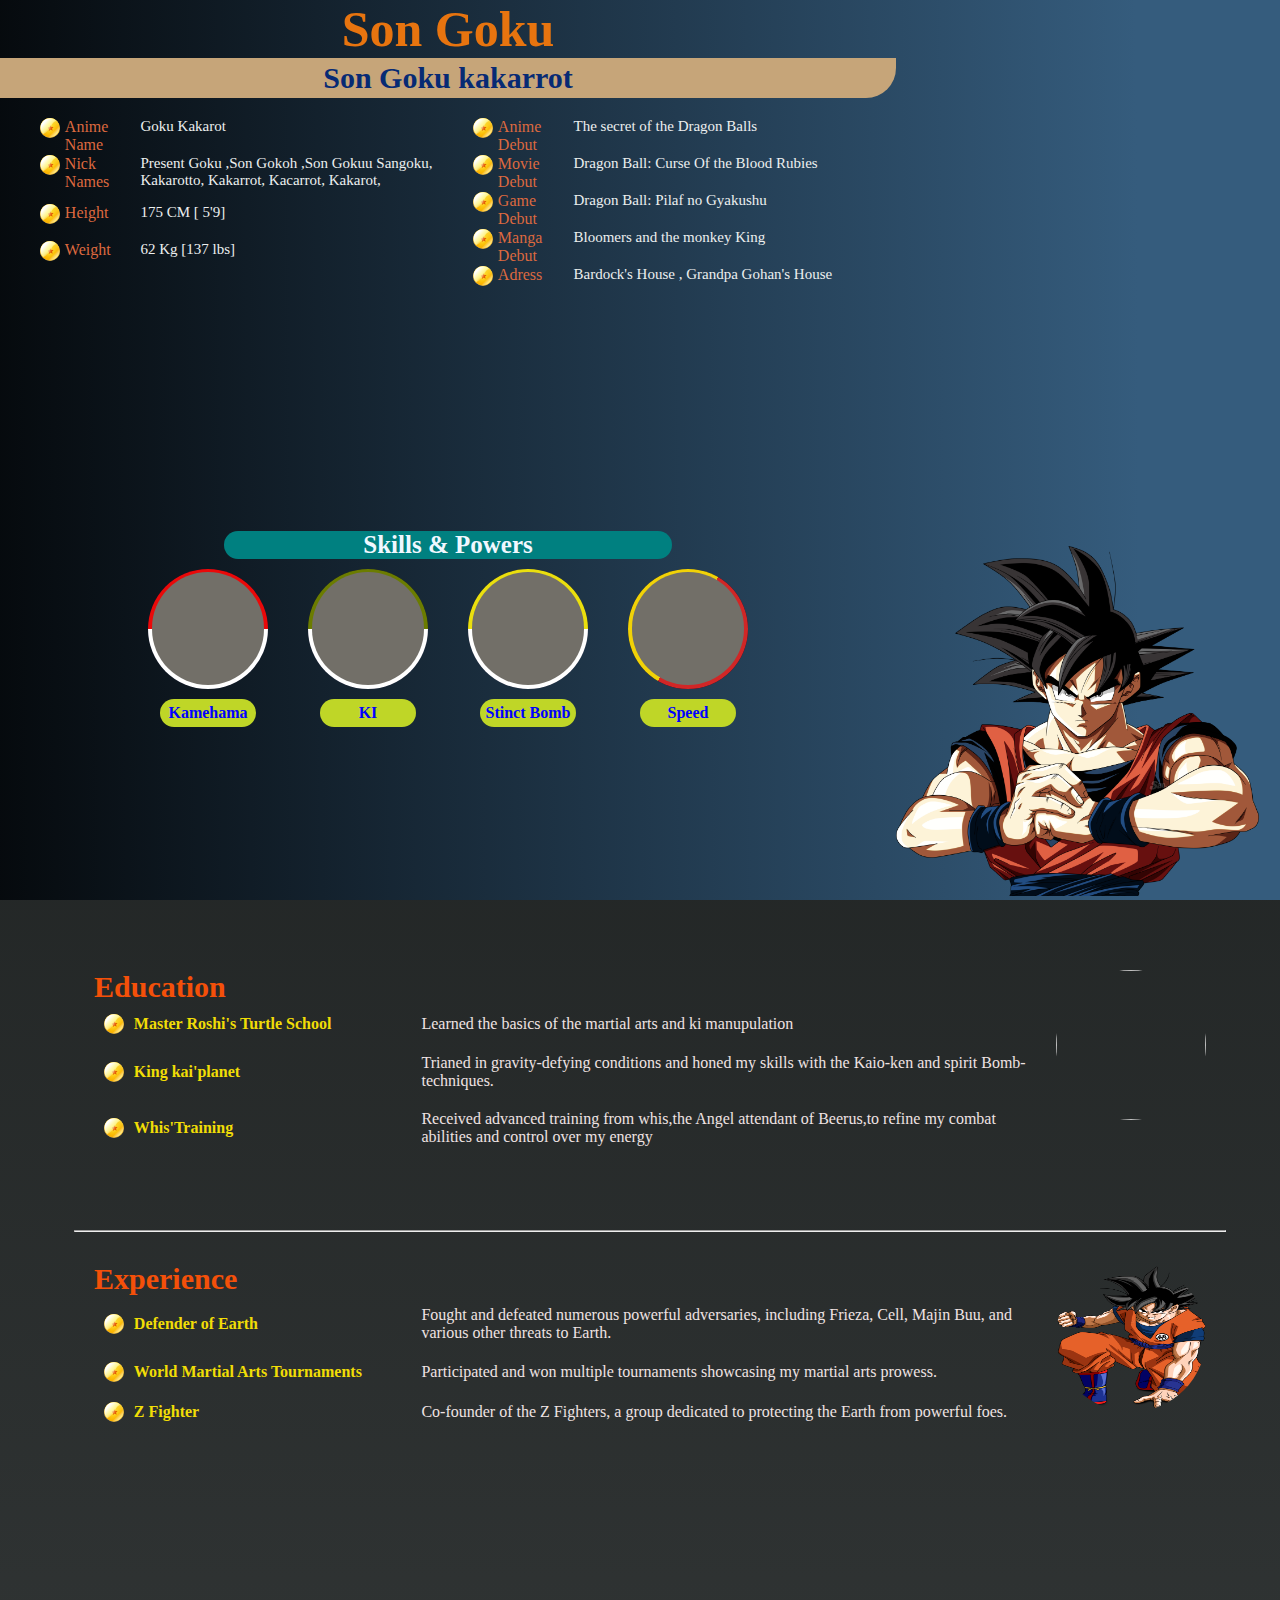
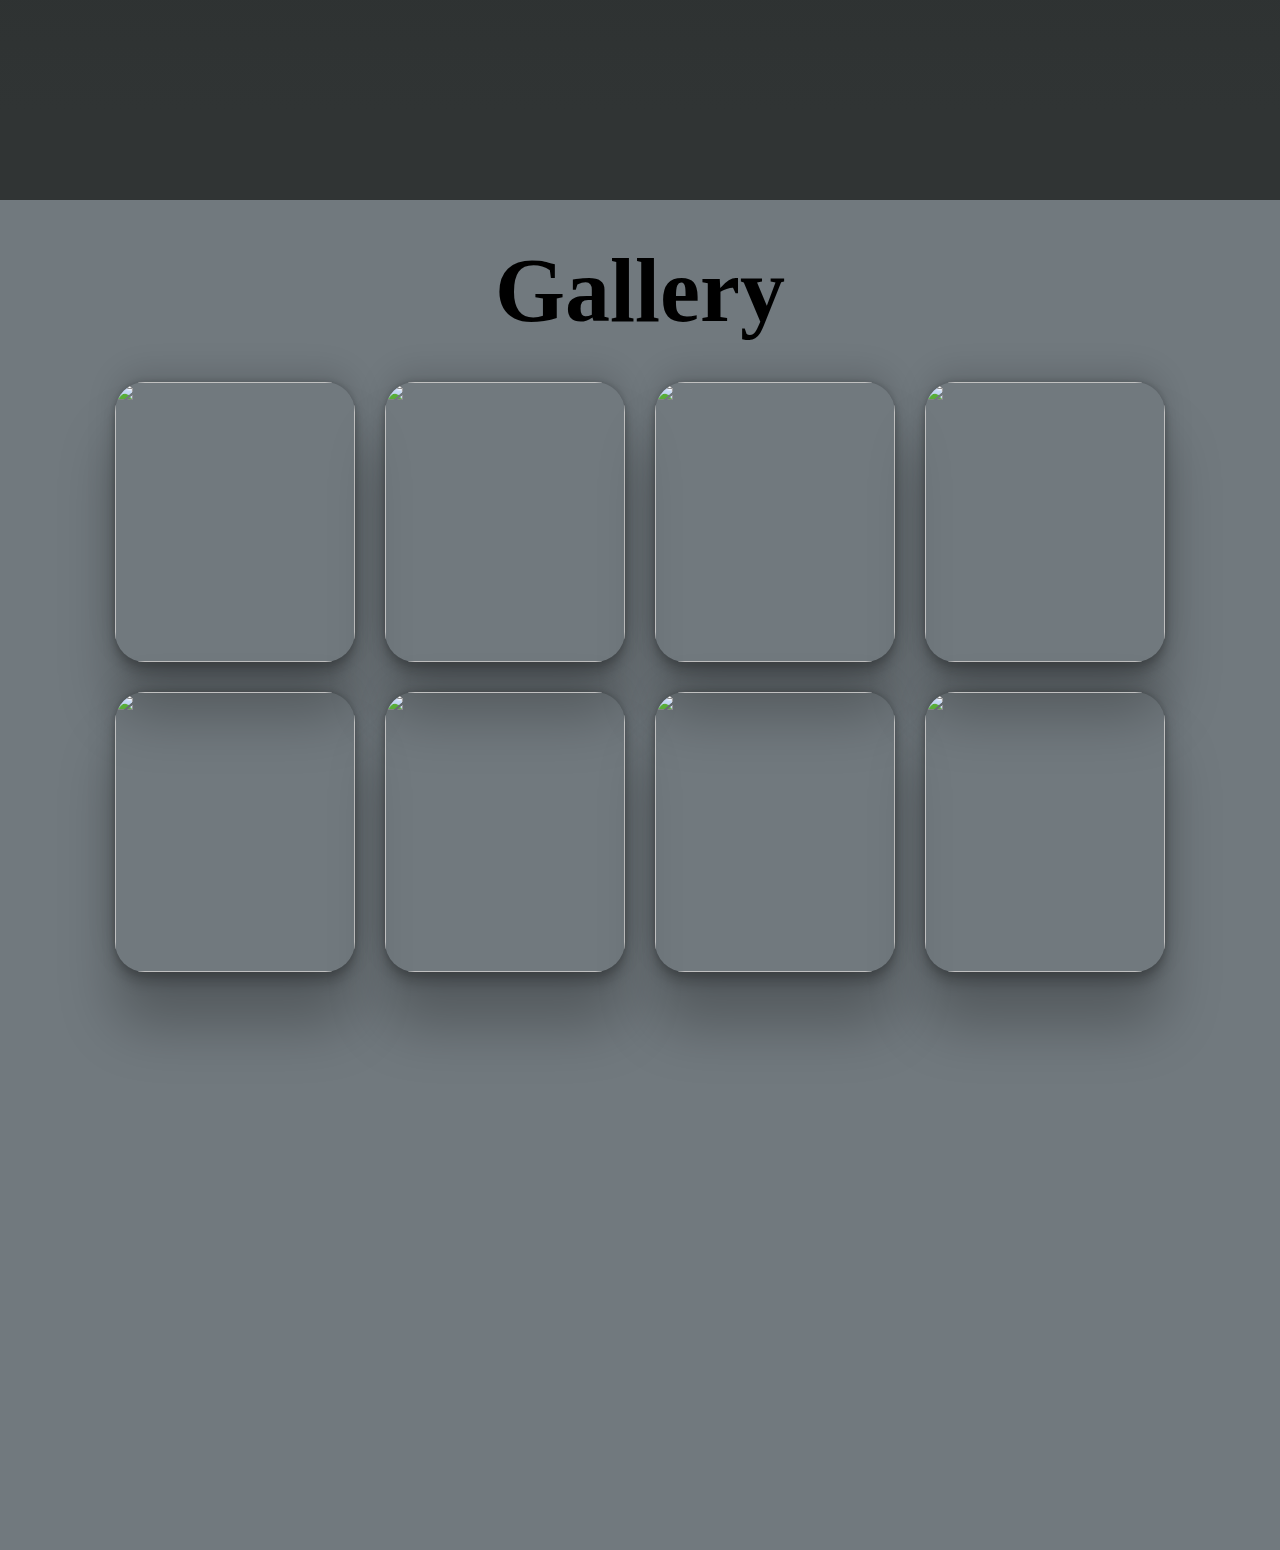
==== commit 950608e7: "major changes" ====
--- a/index.html
+++ b/index.html
@@ -153,7 +153,7 @@
               control over my energy</p>
           </li>
         </div>
-        <div>
+        <div >
           <img src="https://encrypted-tbn0.gstatic.com/images?q=tbn:ANd9GcTt82oYgk754uG2kP9OXPX-ClZgNN4XAEB82Q&usqp=CAU"
             alt="">
         </div>
--- a/style.css
+++ b/style.css
@@ -9,13 +9,11 @@
   width: 100%;
   margin: auto;
   background: linear-gradient(89.7deg, rgb(0, 0, 0) -10.7%, rgb(53, 92, 125) 88.8%);
-  background-size: 100vh;
-  background-repeat: no-repeat;
+  background-size: 100%;
   display: flex;
   align-items: end;
   cursor: url("./images/resize-17063411871470630661ball-removebg-preview\ \(1\).png"), pointer;
 
-
 }
 
 #container>.main {
@@ -25,7 +23,7 @@
 
 }
 
-#container img {
+#goukimg img{
   width: 100%;
   height: 550px;
 
@@ -425,7 +423,1157 @@
   width: 100%;
   border-radius: 30px;
 
-}@media screen and (min-width:1500px) and (max-width:1980px){
+}
+
+@media screen and (min-width:200px) and (max-width:435px) {
+  * {
+    margin: 0;
+    padding: 0;
+    box-sizing: border-box;
+  }
+
+
+  #container {
+    height: auto;
+    width: 100%;
+    margin: auto;
+    background: linear-gradient(89.7deg, rgb(0, 0, 0) -10.7%, rgb(53, 92, 125) 88.8%);
+    background-size: 100%;
+    display: flex;
+    flex-direction: column;
+    align-items:  center;
+    cursor: url("./images/resize-17063411871470630661ball-removebg-preview\ \(1\).png"), pointer;
+
+  }
+
+  #container>.main {
+    width: 100%;
+    height: auto;
+    display: flex;
+    flex-direction: column;
+    align-items: center;
+    justify-content: center;
+
+  }
+
+  #goukimg img {
+    width: 100%;
+    height: 400px;
+   
+
+  }
+
+
+  #container>div h1 {
+    font-size: 50px;
+    font-weight: 900;
+    margin: 20px;
+    height: auto;
+    color: rgb(231, 116, 15);
+    text-align: center;
+    font-family: "Luckiest Guy", cursive;
+  }
+
+  .information {
+    height: auto;
+    gap: 20px;
+    margin: 20px 0px;
+    display: flex;
+    flex-direction: column;
+    align-items: center;
+  }
+
+  #Name {
+
+    background-color: rgb(198, 165, 121);
+    height: 30px;
+    gap: 10px;
+    display: flex;
+    width: 85%;
+    align-items: center;
+    justify-content: center;
+
+
+    border-bottom-right-radius: 30px;
+  }
+
+  #Name h3 {
+    color: rgb(7, 42, 116);
+    font-size: 23px;
+  }
+
+  #info {
+    display: flex;
+    flex-direction: column;
+  
+    justify-content: center;
+    padding: 10px;
+    width: 80%;
+    height: auto;
+    gap: 20px;
+    padding-top: 20px;
+
+  }
+
+  #info li {
+    display: flex;
+    gap: 5px;
+    align-items: center;
+    justify-content: center;
+  }
+
+  #info li div {
+    color: rgb(221, 105, 63);
+    width: 35%;
+    height: 22px;
+    font-size: 16px
+  }
+
+  #info li p {
+    font-size: 16px;
+    color: rgb(236, 239, 239);
+    width: 100%;
+
+  }
+
+  #info li img {
+
+    height: 20px;
+    width: 20px;
+  }
+
+  .boxes {
+    height: auto;
+    display: flex;
+    align-items: center;
+    justify-content: center;
+    gap: 20px;
+  }
+
+  .boxes #skills {
+    width: 80%;
+    display: flex;
+    background-color: teal;
+    align-items: center;
+    justify-content: center;
+    border-radius: 30px;
+  }
+
+
+  .boxes #powers {
+    display: grid;
+    grid-template-columns: repeat(2, 1fr);
+    grid-template-rows: repeat(2, 1fr);
+    gap: 10px;
+  }
+
+  
+
+  .boxes #skills+div>div h2 {
+    background-color: rgb(191, 214, 39);
+    color: blue;
+    width: 100%;
+    text-align: center;
+    font-size: 20px;
+    border-radius: 30px;
+    padding: 5px;
+  }
+
+  .glow {
+
+    height: 130px;
+    width: 130px;
+    background-color: #020223;
+    top: 0;
+    bottom: 0;
+    left: 0;
+    right: 0;
+  
+    overflow: hidden;
+    border-radius: 50%;
+  }
+
+  .second {
+    display: flex;
+    flex-direction: column;
+    justify-content: center;
+    align-items: center;
+    background: linear-gradient(360deg, #303434 10%, #010403 360%);
+    height: auto;
+    width: 100%;
+    
+    cursor: url("./images/resize-17063411871470630661ball-removebg-preview\ \(1\).png"), pointer;
+
+  }
+
+  .second h2 {
+    font-size: 30px;
+    color: rgb(244, 80, 9);
+    width: 100%;
+    text-align: center;
+    
+
+  }
+
+  .education {
+    display: flex;
+    flex-direction: column;
+    justify-content: center;
+    height: auto;
+    width: 80%;
+  }
+  
+
+  #edu_list,
+  #edu_list2 {
+    padding: 0px;
+    display: flex;
+   align-items: center;
+   flex-direction: column;
+   justify-content: center;
+    width: 100%;
+  
+
+  }
+
+  #edu_list>div>img,
+  #edu_list2>div>img {
+    height: 180px;
+    width: 180px;
+    border-radius: 50%;
+  ;
+  }
+
+  #edu_list li,
+  #edu_list2 li {
+    display: flex;
+    flex-direction: column;
+    align-items: center;
+    gap: 10px;
+    padding: 10px;
+
+  }
+
+  #edu_list li img,
+  #edu_list2 li img {
+    height: 20px;
+    display: none;
+  }
+
+  #edu_list li div,
+  #edu_list2 li div {
+    font-size: 20px;
+    color: rgb(241, 221, 6);
+    font-weight: 800;
+    width: 80%;
+    text-align: center;
+
+  }
+
+  #edu_list li p,
+  #edu_list2 p {
+    color: rgb(239, 227, 227);
+    font-size: 16px;
+    width: 100%;
+    text-align: center;
+  }
+
+  .gallery {
+    height: auto;
+    background-color: rgb(113, 121, 126);
+    display: flex;
+    flex-direction: column;
+    align-items: center;
+    justify-content: center;
+    cursor: url("./images/resize-17063411871470630661ball-removebg-preview\ \(1\).png"), pointer;
+  }
+
+  .gallery>div>h1 {
+    font-size: 40px;
+    padding: 10px;
+  }
+
+  #gallery_boxes {
+    height: auto;
+    padding: 20px;
+    width: 100%;
+    justify-content: center;
+    display: grid;
+    grid-template-columns: repeat(1, 220px);
+    grid-template-rows: repeat(2, 200px);
+    gap: 30px;
+  }
+
+  #gallery_boxes div {
+    border-radius: 30px;
+    box-shadow: rgba(0, 0, 0, 0.25) 0px 54px 55px, rgba(0, 0, 0, 0.12) 0px -12px 30px, rgba(0, 0, 0, 0.12) 0px 4px 6px, rgba(0, 0, 0, 0.17) 0px 12px 13px, rgba(0, 0, 0, 0.09) 0px -3px 5px;
+  }
+
+  #gallery_boxes div>img {
+    height: 100%;
+    width: 100%;
+    border-radius: 30px;
+
+  }
+
+}
+@media screen and (min-width:435px) and (max-width:800px) {
+  * {
+    margin: 0;
+    padding: 0;
+    box-sizing: border-box;
+  }
+
+
+  #container {
+    height: auto;
+    width: 100%;
+    margin: auto;
+    background: linear-gradient(89.7deg, rgb(0, 0, 0) -10.7%, rgb(53, 92, 125) 88.8%);
+    background-size: 100%;
+    
+    display: flex;
+    flex-direction: column;
+    align-items:  center;
+    cursor: url("./images/resize-17063411871470630661ball-removebg-preview\ \(1\).png"), pointer;
+
+  }
+
+  #container>.main {
+    width: 100%;
+    height: auto;
+    display: flex;
+    flex-direction: column;
+    align-items: center;
+    justify-content: center;
+
+  }
+
+  #goukimg img {
+    width: 100%;
+    height: 280px;
+    
+  }
+
+
+  #container>div h1 {
+    font-size: 50px;
+    font-weight: 900;
+    margin: 20px;
+    height: auto;
+    color: rgb(98, 237, 18);
+    text-align: center;
+    font-family: "Luckiest Guy", cursive;
+  }
+
+  .information {
+    height: auto;
+    gap: 20px;
+    margin: 20px 0px;
+    display: flex;
+    flex-direction: column;
+    align-items: center;
+  }
+
+  #Name {
+
+    background-color: rgb(198, 165, 121);
+    height: 30px;
+    gap: 10px;
+    display: flex;
+    width: 85%;
+    align-items: center;
+    justify-content: center;
+
+
+    border-bottom-right-radius: 30px;
+  }
+
+  #Name h3 {
+    color: rgb(7, 42, 116);
+    font-size: 23px;
+  }
+
+  #info {
+    display: flex;
+    flex-direction: column;
+  
+    justify-content: center;
+    padding: 10px;
+    width: 80%;
+    height: auto;
+    gap: 20px;
+    padding-top: 20px;
+
+  }
+
+  #info li {
+    display: flex;
+    gap: 9px;
+    align-items: center;
+    justify-content: center;
+  }
+
+  #info li div {
+    color: rgb(221, 105, 63);
+    width: 50%;
+    height: 22px;
+    font-size: 20px
+  }
+
+  #info li p {
+    font-size: 20px;
+    color: rgb(236, 239, 239);
+    width: 100%;
+
+  }
+
+  #info li img {
+
+    height: 20px;
+    width: 20px;
+  }
+
+  .boxes {
+    height: auto;
+    display: flex;
+    align-items: center;
+    justify-content: center;
+    gap: 20px;
+  }
+
+  .boxes #skills {
+    width: 80%;
+    display: flex;
+    background-color: teal;
+    align-items: center;
+    justify-content: center;
+    border-radius: 30px;
+    margin: 10px 0px;
+  }
+
+  .boxes div h3 {
+    color: aliceblue;
+    font-size: 25px;
+  }
+
+  .boxes #powers {
+    display: grid;
+    grid-template-columns: repeat(4, 1fr);
+  
+    gap: 20px;
+  }
+
+  .boxes #skills+div>div {
+    display: flex;
+    flex-direction: column;
+    align-items: center;
+    justify-content: center;
+    gap: 10px;
+    color: white;
+
+  }
+
+  .boxes #skills+div>div h2 {
+    background-color: rgb(191, 214, 39);
+    color: blue;
+    width: 100%;
+    text-align: center;
+    font-size: 20px;
+    border-radius: 30px;
+    padding: 5px;
+  }
+
+  .glow {
+
+    height: 130px;
+    width: 130px;
+    background-color: #020223;
+    top: 0;
+    bottom: 0;
+    left: 0;
+    right: 0;
+  
+    overflow: hidden;
+    border-radius: 50%;
+  }
+
+  .second {
+    display: flex;
+    flex-direction: column;
+    justify-content: center;
+    align-items: center;
+    background: linear-gradient(360deg, #303434 10%, #010403 360%);
+    height: auto;
+    width: 100%;
+    
+    cursor: url("./images/resize-17063411871470630661ball-removebg-preview\ \(1\).png"), pointer;
+
+  }
+
+  .second h2 {
+    font-size: 30px;
+    color: rgb(244, 80, 9);
+    width: 100%;
+    text-align: center;
+    
+
+  }
+
+  .education {
+    display: flex;
+    flex-direction: column;
+    justify-content: center;
+    height: auto;
+    width: 80%;
+  }
+  
+
+  #edu_list,
+  #edu_list2 {
+    padding: 0px;
+    display: flex;
+   align-items: center;
+   flex-direction: column;
+   justify-content: center;
+    width: 100%;
+  
+
+  }
+
+  #edu_list>div>img,
+  #edu_list2>div>img {
+    height: 200px;
+    width: 200px;
+    border-radius: 50%;
+  ;
+  }
+
+  #edu_list li,
+  #edu_list2 li {
+    display: flex;
+    flex-direction: column;
+    align-items: center;
+    gap: 10px;
+    padding: 10px;
+
+  }
+
+  #edu_list li img,
+  #edu_list2 li img {
+    height: 20px;
+    display: none;
+  }
+
+  #edu_list li div,
+  #edu_list2 li div {
+    font-size: 25px;
+    color: rgb(241, 221, 6);
+    font-weight: 800;
+    width: 80%;
+    text-align: center;
+
+  }
+
+  #edu_list li p,
+  #edu_list2 p {
+    color: rgb(239, 227, 227);
+    font-size: 25px;
+    width: 100%;
+    text-align: center;
+  }
+
+  .gallery {
+    height: auto;
+    background-color: rgb(113, 121, 126);
+    display: flex;
+    flex-direction: column;
+    align-items: center;
+    justify-content: center;
+    cursor: url("./images/resize-17063411871470630661ball-removebg-preview\ \(1\).png"), pointer;
+  }
+
+  .gallery>div>h1 {
+    font-size: 40px;
+    padding: 10px;
+  }
+
+  #gallery_boxes {
+    height: auto;
+    padding: 20px;
+    width: 100%;
+    justify-content: center;
+    display: grid;
+    grid-template-columns: repeat(auto-fill, minmax(180px, 1fr));
+ 
+    gap: 30px;
+  }
+
+  #gallery_boxes div {
+    border-radius: 30px;
+    box-shadow: rgba(0, 0, 0, 0.25) 0px 54px 55px, rgba(0, 0, 0, 0.12) 0px -12px 30px, rgba(0, 0, 0, 0.12) 0px 4px 6px, rgba(0, 0, 0, 0.17) 0px 12px 13px, rgba(0, 0, 0, 0.09) 0px -3px 5px;
+  }
+
+  #gallery_boxes div>img {
+    height: 100%;
+    width: 100%;
+    border-radius: 30px;
+
+  }
+
+}
+@media screen and (min-width:800px) and (max-width:1024px) {
+  * {
+    margin: 0;
+    padding: 0;
+    box-sizing: border-box;
+  }
+
+
+  #container {
+    height:135vh;
+    width: 100%;
+    margin: auto;
+    background: linear-gradient(89.7deg, rgb(0, 0, 0) -10.7%, rgb(53, 92, 125) 88.8%);
+    background-size: 100%;
+    display: flex;
+   flex-direction: column;
+   gap: 30px;
+
+   
+    cursor: url("./images/resize-17063411871470630661ball-removebg-preview\ \(1\).png"), pointer;
+
+  }
+
+  #container>.main {
+    width: 100%;
+    height: 50vh ;
+    display: flex;
+    flex-direction: column;
+
+  }
+
+  #goukimg {
+   width: 50%;
+    align-self: center;
+   margin:345px;
+  }
+  #goukimg img {
+    width: 100%;
+    height: 400px;
+  }
+
+
+  #container>div h1 {
+    font-size: 50px;
+    font-weight: 900;
+ 
+    height: auto;
+    color: rgb(231, 116, 15);
+    text-align: center;
+    font-family: "Luckiest Guy", cursive;
+  }
+
+  .information {
+    height: 40vh;
+    gap: 0px;
+    display: flex;
+    width: 95%;
+  
+  }
+
+  #Name {
+
+    background-color: rgb(198, 165, 121);
+    height: 40px;
+    
+    display: flex;
+    width: 100%;
+    border-bottom-right-radius: 30px;
+  }
+
+  #Name h3 {
+    color: rgb(7, 42, 116);
+    font-size: 30px;
+  }
+
+  #info {
+    display: flex;
+    flex-direction: column;
+    padding: 10px;
+    width: 50%;
+    height: 40vh;
+    gap: 35px;
+    padding-top: 20px;
+  
+  }
+  
+  #info li {
+    display: flex;
+    gap: 10px;
+  }
+  
+  #info li div {
+    color: rgb(221, 105, 63);
+    width: 25%;
+    height: 0px;
+    font-size: 24px;
+  
+  }
+  
+  #info li p {
+    font-size: 24px;
+    color: rgb(236, 239, 239);
+    width: 80%;
+ 
+   border: ;
+  }
+  
+  #info li img {
+  
+    height: 20px;
+    width: 20px;
+  }
+  
+  .boxes {
+    height: 40vh;
+    display: flex;
+    align-items: center;
+    justify-content: center;
+    gap: 20px;
+    margin-bottom: 40px;
+  }
+
+  .boxes #skills {
+    width: 80%;
+    display: flex;
+    background-color: teal;
+    align-items: center;
+    justify-content: center;
+    border-radius: 30px;
+    margin: 10px 0px;
+  }
+
+  .boxes #skills h3 {
+    color: aliceblue;
+    font-size: 40px;
+  }
+
+  .boxes #powers {
+    height: 30vh;
+    display: grid;
+    grid-template-columns: repeat(4, 1fr);
+    gap: 50px;
+    
+  }
+
+  .boxes #skills+div>div {
+    display: flex;
+    flex-direction: column;
+
+    gap: 10px;
+    color: white;
+
+  }
+
+  .boxes #skills+div>div h2 {
+    background-color: rgb(191, 214, 39);
+    color: blue;
+    width: 100%;
+    text-align: center;
+    font-size: 20px;
+    border-radius: 30px;
+    padding: 5px;
+  }
+
+  .glow {
+
+    height: 200px;
+    width: 200px;
+    background-color: #020223;
+    top: 0;
+    bottom: 0;
+    left: 0;
+    right: 0;
+    overflow: hidden;
+    border-radius: 50%;
+  }
+
+
+ 
+
+  .second {
+    display: flex;
+  
+    justify-content: center;
+    align-items: center;
+    background: linear-gradient(360deg, #303434 10%, #010403 360%);
+    height: auto;
+    width: 100%;
+
+    cursor: url("./images/resize-17063411871470630661ball-removebg-preview\ \(1\).png"), pointer;
+
+  }
+
+  .second h2 {
+    font-size: 30px;
+    color: rgb(244, 80, 9);
+    width: 10%;
+    text-align: center;
+    
+
+  }
+
+  .education {
+    display: flex;
+    height: auto;
+    width: 100%;
+    margin-bottom: 50px;
+  }
+  
+
+  #edu_list,
+  #edu_list2 {
+    padding: 0px;
+    display: flex;
+   align-items: center;
+    width: 100%;
+  
+
+  }
+
+  #edu_list>div>img,
+  #edu_list2>div>img {
+    height: 200px;
+    width: 200px;
+    border-radius: 50%;
+  ;
+  }
+
+  #edu_list li,
+  #edu_list2 li {
+    display: flex;
+    gap: 15px;
+    padding: 10px;
+
+  }
+
+  #edu_list li img,
+  #edu_list2 li img {
+    height: 20px;
+   
+  }
+
+  #edu_list li div,
+  #edu_list2 li div {
+    font-size: 20px;
+    color: rgb(241, 221, 6);
+    font-weight: 800;
+    width: 32%;
+   
+
+  }
+
+  #edu_list li p,
+  #edu_list2 p {
+    color: rgb(239, 227, 227);
+    font-size: 20px;
+    width: 100%;
+    
+  }
+
+  .gallery {
+    height: 100vh;
+    background-color: rgb(113, 121, 126);
+    display: flex;
+    flex-direction: column;
+    align-items: center;
+    justify-content: center;
+    cursor: url("./images/resize-17063411871470630661ball-removebg-preview\ \(1\).png"), pointer;
+  }
+
+  .gallery>div>h1 {
+    font-size: 60px;
+    padding: 10px;
+  }
+
+  #gallery_boxes {
+    height:90vh;
+    padding: 20px;
+    width: 100%;
+    justify-content: center;
+    display: grid;
+    grid-template-columns: repeat(4, 170px);
+    grid-template-rows: repeat(2,200px);
+    gap: 30px;
+  }
+
+  #gallery_boxes div {
+    border-radius: 30px;
+    box-shadow: rgba(0, 0, 0, 0.25) 0px 54px 55px, rgba(0, 0, 0, 0.12) 0px -12px 30px, rgba(0, 0, 0, 0.12) 0px 4px 6px, rgba(0, 0, 0, 0.17) 0px 12px 13px, rgba(0, 0, 0, 0.09) 0px -3px 5px;
+  }
+
+  #gallery_boxes div>img {
+    height: 100%;
+    width: 100%;
+    border-radius: 30px;
+
+  }
+
+}
+@media screen and (min-width:1024px) and (max-width:1440px){
+  #container{
+    height: 100vh;
+    
+   align-items: end;
+  }
+  .main{
+    height: 100vh;
+    width: 100%;
+ 
+  }
+  .information {
+
+    height: 35vh;
+    gap: 0px;
+    display: flex;
+    
+  }  
+  #container img {
+    width: 100%;
+    height: 350px;
+
+  }
+  #Name {
+  
+    background-color: rgb(198, 165, 121);
+    height: 40px;
+    gap: 10px;
+    display: flex;
+    align-items: center;
+    border-bottom-right-radius: 30px;
+  }
+  
+  #Name h3 {
+    color: rgb(7, 42, 116);
+    font-size: 30px;
+  }
+  
+  #info {
+    display: flex;
+    flex-direction: column;
+    width: 80%;
+    height: 35vh;
+    gap: 15px;
+  }
+  
+  #info li {
+    display: flex;
+    gap: 5px;
+  }
+  
+  #info li div {
+    color: rgb(221, 105, 63);
+    width: 100px;
+    height: 22px;
+    font-size: 16px;
+  
+  }
+  
+  #info li p {
+    font-size: 15px;
+    color: rgb(236, 239, 239);
+    width: 100%;
+    
+  }
+  
+  #info li img {
+  
+    height: 20px;
+    width: 20px;
+  }.boxes {
+
+    height: 39vh;
+    display: flex;
+    align-items: center;
+    flex-direction: column;
+    justify-content: center;
+    gap: 10px;
+    margin-top: 40px;
+    margin-bottom: 50px;
+  }
+  
+  .boxes #skills {
+    width: 50%;
+
+    display: flex;
+    background-color: teal;
+    align-items: center;
+    justify-content: center;
+    border-radius: 30px;
+  }
+  
+  .boxes div h3 {
+    color: aliceblue;
+    font-size: 25px;
+  
+  
+  }
+  
+  .boxes #powers {
+    display: flex;
+    gap: 40px;
+  }
+  
+  .boxes #skills+div>div {
+    display: flex;
+    flex-direction: column;
+    align-items: center;
+    justify-content: center;
+    gap: 10px;
+    color: white;
+  
+  }
+  
+  .boxes #skills+div>div h2 {
+    background-color: rgb(191, 214, 39);
+    color: blue;
+    width: 80%;
+    text-align: center;
+    font-size: 16px;
+    border-radius: 30px;
+    padding: 5px;
+  }
+  
+  .glow {
+  
+    height: 120px;
+    width: 120px;
+    background-color: #020223;
+    top: 0;
+    bottom: 0;
+    left: 0;
+    right: 0;
+    position: relative;
+    overflow: hidden;
+    border-radius: 50%;
+  }
+  .second {
+    display: flex;
+    justify-content: center;
+    background: linear-gradient(360deg, #303434 10%, #010403 360%);
+    height: 100vh;
+  
+    width: 100%;
+    cursor: url("./images/resize-17063411871470630661ball-removebg-preview\ \(1\).png"), pointer;
+  
+  }
+  
+  .second h2 {
+    font-size: 30px;
+    color: rgb(244, 80, 9);
+    width: 100%;
+  
+  }
+  
+  .education {
+    margin-top: 50px;
+    margin-left: 20PX;
+    display: flex;
+    flex-direction: column;
+    height:90vh;
+    width: 90%;
+    gap: 10px;
+ 
+  
+  }
+  
+  #edu_list,
+  #edu_list2 {
+    padding: 20px;
+    display: flex;
+    height: 30vh;
+  
+  }
+  
+  #edu_list>div>img,
+  #edu_list2>div>img {
+    height: 150px;
+    width: 150px;
+    border-radius: 50%;
+  
+  
+  }
+  
+  #edu_list li,
+  #edu_list2 li {
+    display: flex;
+    align-items: center;
+    gap: 10px;
+    padding: 10px;
+  }
+  
+  #edu_list li img,
+  #edu_list2 li img {
+    height: 20px;
+  }
+  
+  #edu_list li div,
+  #edu_list2 li div {
+    font-size: 16px;
+    color: rgb(241, 221, 6);
+    font-weight: 800;
+    width: 40%;
+  }
+  
+  #edu_list li p,
+  #edu_list2 p {
+    color: rgb(239, 227, 227);
+    font-size: 16px;
+    width: 90%;
+  }
+  
+  .gallery {
+    height: 150vh;
+    background-color: rgb(113, 121, 126);
+    display: flex;
+    flex-direction: column;
+    align-items: center;
+    justify-content: center;
+    cursor: url("./images/resize-17063411871470630661ball-removebg-preview\ \(1\).png"), pointer;
+  }
+  
+  .gallery>div>h1 {
+    font-size: 90px;
+    padding: 20px;
+  }
+  
+  #gallery_boxes {
+    height:130vh;
+    padding: 20px;
+    width: 90%;
+    justify-content: center;
+    display: grid;
+    grid-template-columns: repeat(4,240px);
+    grid-template-rows: repeat(2, 280px);
+  
+    gap: 30px;
+  }
+  
+  #gallery_boxes div {
+    border-radius: 30px;
+    box-shadow: rgba(0, 0, 0, 0.25) 0px 54px 55px, rgba(0, 0, 0, 0.12) 0px -12px 30px, rgba(0, 0, 0, 0.12) 0px 4px 6px, rgba(0, 0, 0, 0.17) 0px 12px 13px, rgba(0, 0, 0, 0.09) 0px -3px 5px;
+  }
+  
+  #gallery_boxes div>img {
+    height: 100%;
+    width: 100%;
+    border-radius: 30px;
+  }  
+  
+
+}
+@media screen and (min-width:1440px) and (max-width:1980px){
 
   
 
@@ -826,1151 +1974,4 @@
     border-radius: 30px;
   
   }
-}
-
-@media screen and (min-width:200px) and (max-width:435px) {
-  * {
-    margin: 0;
-    padding: 0;
-    box-sizing: border-box;
-  }
-
-
-  #container {
-    height: auto;
-    width: 100%;
-    margin: auto;
-    background: linear-gradient(89.7deg, rgb(0, 0, 0) -10.7%, rgb(53, 92, 125) 88.8%);
-    background-size: 100%;
-    display: flex;
-    flex-direction: column;
-    align-items:  center;
-    cursor: url("./images/resize-17063411871470630661ball-removebg-preview\ \(1\).png"), pointer;
-
-  }
-
-  #container>.main {
-    width: 100%;
-    height: auto;
-    display: flex;
-    flex-direction: column;
-    align-items: center;
-    justify-content: center;
-
-  }
-
-  #container img {
-    width: 100%;
-    height: 400px;
-   
-
-  }
-
-
-  #container>div h1 {
-    font-size: 50px;
-    font-weight: 900;
-    margin: 20px;
-    height: auto;
-    color: rgb(231, 116, 15);
-    text-align: center;
-    font-family: "Luckiest Guy", cursive;
-  }
-
-  .information {
-    height: auto;
-    gap: 20px;
-    margin: 20px 0px;
-    display: flex;
-    flex-direction: column;
-    align-items: center;
-  }
-
-  #Name {
-
-    background-color: rgb(198, 165, 121);
-    height: 30px;
-    gap: 10px;
-    display: flex;
-    width: 85%;
-    align-items: center;
-    justify-content: center;
-
-
-    border-bottom-right-radius: 30px;
-  }
-
-  #Name h3 {
-    color: rgb(7, 42, 116);
-    font-size: 23px;
-  }
-
-  #info {
-    display: flex;
-    flex-direction: column;
-  
-    justify-content: center;
-    padding: 10px;
-    width: 80%;
-    height: auto;
-    gap: 20px;
-    padding-top: 20px;
-
-  }
-
-  #info li {
-    display: flex;
-    gap: 5px;
-    align-items: center;
-    justify-content: center;
-  }
-
-  #info li div {
-    color: rgb(221, 105, 63);
-    width: 35%;
-    height: 22px;
-    font-size: 16px
-  }
-
-  #info li p {
-    font-size: 16px;
-    color: rgb(236, 239, 239);
-    width: 100%;
-
-  }
-
-  #info li img {
-
-    height: 20px;
-    width: 20px;
-  }
-
-  .boxes {
-    height: auto;
-    display: flex;
-    align-items: center;
-    justify-content: center;
-    gap: 20px;
-  }
-
-  .boxes #skills {
-    width: 80%;
-    display: flex;
-    background-color: teal;
-    align-items: center;
-    justify-content: center;
-    border-radius: 30px;
-  }
-
-
-  .boxes #powers {
-    display: grid;
-    grid-template-columns: repeat(2, 1fr);
-    grid-template-rows: repeat(2, 1fr);
-    gap: 10px;
-  }
-
-  
-
-  .boxes #skills+div>div h2 {
-    background-color: rgb(191, 214, 39);
-    color: blue;
-    width: 100%;
-    text-align: center;
-    font-size: 20px;
-    border-radius: 30px;
-    padding: 5px;
-  }
-
-  .glow {
-
-    height: 130px;
-    width: 130px;
-    background-color: #020223;
-    top: 0;
-    bottom: 0;
-    left: 0;
-    right: 0;
-  
-    overflow: hidden;
-    border-radius: 50%;
-  }
-
-  .second {
-    display: flex;
-    flex-direction: column;
-    justify-content: center;
-    align-items: center;
-    background: linear-gradient(360deg, #303434 10%, #010403 360%);
-    height: auto;
-    width: 100%;
-    
-    cursor: url("./images/resize-17063411871470630661ball-removebg-preview\ \(1\).png"), pointer;
-
-  }
-
-  .second h2 {
-    font-size: 30px;
-    color: rgb(244, 80, 9);
-    width: 100%;
-    text-align: center;
-    
-
-  }
-
-  .education {
-    display: flex;
-    flex-direction: column;
-    justify-content: center;
-    height: auto;
-    width: 80%;
-  }
-  
-
-  #edu_list,
-  #edu_list2 {
-    padding: 0px;
-    display: flex;
-   align-items: center;
-   flex-direction: column;
-   justify-content: center;
-    width: 100%;
-  
-
-  }
-
-  #edu_list>div>img,
-  #edu_list2>div>img {
-    height: 180px;
-    width: 180px;
-    border-radius: 50%;
-  ;
-  }
-
-  #edu_list li,
-  #edu_list2 li {
-    display: flex;
-    flex-direction: column;
-    align-items: center;
-    gap: 10px;
-    padding: 10px;
-
-  }
-
-  #edu_list li img,
-  #edu_list2 li img {
-    height: 20px;
-    display: none;
-  }
-
-  #edu_list li div,
-  #edu_list2 li div {
-    font-size: 20px;
-    color: rgb(241, 221, 6);
-    font-weight: 800;
-    width: 80%;
-    text-align: center;
-
-  }
-
-  #edu_list li p,
-  #edu_list2 p {
-    color: rgb(239, 227, 227);
-    font-size: 16px;
-    width: 100%;
-    text-align: center;
-  }
-
-  .gallery {
-    height: auto;
-    background-color: rgb(113, 121, 126);
-    display: flex;
-    flex-direction: column;
-    align-items: center;
-    justify-content: center;
-    cursor: url("./images/resize-17063411871470630661ball-removebg-preview\ \(1\).png"), pointer;
-  }
-
-  .gallery>div>h1 {
-    font-size: 40px;
-    padding: 10px;
-  }
-
-  #gallery_boxes {
-    height: auto;
-    padding: 20px;
-    width: 100%;
-    justify-content: center;
-    display: grid;
-    grid-template-columns: repeat(1, 220px);
-    grid-template-rows: repeat(2, 200px);
-    gap: 30px;
-  }
-
-  #gallery_boxes div {
-    border-radius: 30px;
-    box-shadow: rgba(0, 0, 0, 0.25) 0px 54px 55px, rgba(0, 0, 0, 0.12) 0px -12px 30px, rgba(0, 0, 0, 0.12) 0px 4px 6px, rgba(0, 0, 0, 0.17) 0px 12px 13px, rgba(0, 0, 0, 0.09) 0px -3px 5px;
-  }
-
-  #gallery_boxes div>img {
-    height: 100%;
-    width: 100%;
-    border-radius: 30px;
-
-  }
-
-}
-@media screen and (min-width:435px) and (max-width:768px) {
-  * {
-    margin: 0;
-    padding: 0;
-    box-sizing: border-box;
-  }
-
-
-  #container {
-    height: auto;
-    width: 100%;
-    margin: auto;
-    background: linear-gradient(89.7deg, rgb(0, 0, 0) -10.7%, rgb(53, 92, 125) 88.8%);
-    background-size: 100%;
-    
-    display: flex;
-    flex-direction: column;
-    align-items:  center;
-    justify-content: center;
-    cursor: url("./images/resize-17063411871470630661ball-removebg-preview\ \(1\).png"), pointer;
-
-  }
-
-  #container>.main {
-    width: 100%;
-    height: auto;
-    display: flex;
-    flex-direction: column;
-    align-items: center;
-    justify-content: center;
-
-  }
-
-  #container img {
-    width: 100%;
-    height: 300px;
-    
-  }
-
-
-  #container>div h1 {
-    font-size: 50px;
-    font-weight: 900;
-    margin: 20px;
-    height: auto;
-    color: rgb(231, 116, 15);
-    text-align: center;
-    font-family: "Luckiest Guy", cursive;
-  }
-
-  .information {
-    height: auto;
-    gap: 20px;
-    margin: 20px 0px;
-    display: flex;
-    flex-direction: column;
-    align-items: center;
-  }
-
-  #Name {
-
-    background-color: rgb(198, 165, 121);
-    height: 30px;
-    gap: 10px;
-    display: flex;
-    width: 85%;
-    align-items: center;
-    justify-content: center;
-
-
-    border-bottom-right-radius: 30px;
-  }
-
-  #Name h3 {
-    color: rgb(7, 42, 116);
-    font-size: 23px;
-  }
-
-  #info {
-    display: flex;
-    flex-direction: column;
-  
-    justify-content: center;
-    padding: 10px;
-    width: 80%;
-    height: auto;
-    gap: 20px;
-    padding-top: 20px;
-
-  }
-
-  #info li {
-    display: flex;
-    gap: 9px;
-    align-items: center;
-    justify-content: center;
-  }
-
-  #info li div {
-    color: rgb(221, 105, 63);
-    width: 50%;
-    height: 22px;
-    font-size: 20px
-  }
-
-  #info li p {
-    font-size: 20px;
-    color: rgb(236, 239, 239);
-    width: 100%;
-
-  }
-
-  #info li img {
-
-    height: 20px;
-    width: 20px;
-  }
-
-  .boxes {
-    height: auto;
-    display: flex;
-    align-items: center;
-    justify-content: center;
-    gap: 20px;
-  }
-
-  .boxes #skills {
-    width: 80%;
-    display: flex;
-    background-color: teal;
-    align-items: center;
-    justify-content: center;
-    border-radius: 30px;
-    margin: 10px 0px;
-  }
-
-  .boxes div h3 {
-    color: aliceblue;
-    font-size: 25px;
-  }
-
-  .boxes #powers {
-    display: grid;
-    grid-template-columns: repeat(4, 1fr);
-  
-    gap: 20px;
-  }
-
-  .boxes #skills+div>div {
-    display: flex;
-    flex-direction: column;
-    align-items: center;
-    justify-content: center;
-    gap: 10px;
-    color: white;
-
-  }
-
-  .boxes #skills+div>div h2 {
-    background-color: rgb(191, 214, 39);
-    color: blue;
-    width: 100%;
-    text-align: center;
-    font-size: 20px;
-    border-radius: 30px;
-    padding: 5px;
-  }
-
-  .glow {
-
-    height: 130px;
-    width: 130px;
-    background-color: #020223;
-    top: 0;
-    bottom: 0;
-    left: 0;
-    right: 0;
-  
-    overflow: hidden;
-    border-radius: 50%;
-  }
-
-  .second {
-    display: flex;
-    flex-direction: column;
-    justify-content: center;
-    align-items: center;
-    background: linear-gradient(360deg, #303434 10%, #010403 360%);
-    height: auto;
-    width: 100%;
-    
-    cursor: url("./images/resize-17063411871470630661ball-removebg-preview\ \(1\).png"), pointer;
-
-  }
-
-  .second h2 {
-    font-size: 30px;
-    color: rgb(244, 80, 9);
-    width: 100%;
-    text-align: center;
-    
-
-  }
-
-  .education {
-    display: flex;
-    flex-direction: column;
-    justify-content: center;
-    height: auto;
-    width: 80%;
-  }
-  
-
-  #edu_list,
-  #edu_list2 {
-    padding: 0px;
-    display: flex;
-   align-items: center;
-   flex-direction: column;
-   justify-content: center;
-    width: 100%;
-  
-
-  }
-
-  #edu_list>div>img,
-  #edu_list2>div>img {
-    height: 200px;
-    width: 200px;
-    border-radius: 50%;
-  ;
-  }
-
-  #edu_list li,
-  #edu_list2 li {
-    display: flex;
-    flex-direction: column;
-    align-items: center;
-    gap: 10px;
-    padding: 10px;
-
-  }
-
-  #edu_list li img,
-  #edu_list2 li img {
-    height: 20px;
-    display: none;
-  }
-
-  #edu_list li div,
-  #edu_list2 li div {
-    font-size: 25px;
-    color: rgb(241, 221, 6);
-    font-weight: 800;
-    width: 80%;
-    text-align: center;
-
-  }
-
-  #edu_list li p,
-  #edu_list2 p {
-    color: rgb(239, 227, 227);
-    font-size: 25px;
-    width: 100%;
-    text-align: center;
-  }
-
-  .gallery {
-    height: auto;
-    background-color: rgb(113, 121, 126);
-    display: flex;
-    flex-direction: column;
-    align-items: center;
-    justify-content: center;
-    cursor: url("./images/resize-17063411871470630661ball-removebg-preview\ \(1\).png"), pointer;
-  }
-
-  .gallery>div>h1 {
-    font-size: 40px;
-    padding: 10px;
-  }
-
-  #gallery_boxes {
-    height: auto;
-    padding: 20px;
-    width: 100%;
-    justify-content: center;
-    display: grid;
-    grid-template-columns: repeat(auto-fill, minmax(180px, 1fr));
- 
-    gap: 30px;
-  }
-
-  #gallery_boxes div {
-    border-radius: 30px;
-    box-shadow: rgba(0, 0, 0, 0.25) 0px 54px 55px, rgba(0, 0, 0, 0.12) 0px -12px 30px, rgba(0, 0, 0, 0.12) 0px 4px 6px, rgba(0, 0, 0, 0.17) 0px 12px 13px, rgba(0, 0, 0, 0.09) 0px -3px 5px;
-  }
-
-  #gallery_boxes div>img {
-    height: 100%;
-    width: 100%;
-    border-radius: 30px;
-
-  }
-
-}
-@media screen and (min-width:768px) and (max-width:1024px) {
-  * {
-    margin: 0;
-    padding: 0;
-    box-sizing: border-box;
-  }
-
-
-  #container {
-    height: auto;
-    width: 100%;
-    margin: auto;
-    background: linear-gradient(89.7deg, rgb(0, 0, 0) -10.7%, rgb(53, 92, 125) 88.8%);
-    background-size: 100%;
-    display: flex;
-   
-    align-items: end;
-    cursor: url("./images/resize-17063411871470630661ball-removebg-preview\ \(1\).png"), pointer;
-
-  }
-
-  #container>.main {
-    width: 100%;
-    height: auto;
-    display: flex;
-    flex-direction: column;
-   
-    justify-content: center;
-
-  }
-
-  #container img {
-    width: 100%;
-    height: 350px;
-    
-  }
-
-
-  #container>div h1 {
-    font-size: 40px;
-    font-weight: 900;
- 
-    height: auto;
-    color: rgb(231, 116, 15);
-    text-align: center;
-    font-family: "Luckiest Guy", cursive;
-  }
-
-  .information {
-    height: 45vh;
-    gap: 20px;
-    display: flex;
-    width: 100%;
- 
-  
-  }
-
-  #Name {
-
-    background-color: rgb(198, 165, 121);
-    height: 40px;
-    gap: 10px;
-    display: flex;
-    width: 100%;
-    border-bottom-right-radius: 30px;
-  }
-
-  #Name h3 {
-    color: rgb(7, 42, 116);
-    font-size: 25px;
-  }
-
-  #info {
-    display: flex;
-    flex-direction: column;
-
-    padding: 10px;
-    width: 50%;
-    height: 30vh;
-    gap: 5px;
-    padding-top: 10px;
-  
-  }
-  
-  #info li {
-    display: flex;
-    gap: 10px;
-  }
-  
-  #info li div {
-    color: rgb(221, 105, 63);
-    width: 25%;
-    height: 0px;
-    font-size: 16px;
-  
-  }
-  
-  #info li p {
-    font-size: 16px;
-    color: rgb(236, 239, 239);
-    width: 100%;
-   margin-left: 5px;
-  }
-  
-  #info li img {
-  
-    height: 20px;
-    width: 20px;
-  }
-  
-  .boxes {
-    height: 50vh;
-    display: flex;
-    align-items: center;
-    justify-content: center;
-    gap: 20px;
-    margin-bottom: 40px;
-  }
-
-  .boxes #skills {
-    width: 80%;
-    display: flex;
-    background-color: teal;
-    align-items: center;
-    justify-content: center;
-    border-radius: 30px;
-    margin: 10px 0px;
-  }
-
-  .boxes #skills h3 {
-    color: aliceblue;
-    font-size: 30px;
-  }
-
-  .boxes #powers {
-    height: 35vh;
-    display: grid;
-    grid-template-columns: repeat(4, 1fr);
-    gap: 10px;
-  }
-
-  .boxes #skills+div>div {
-    display: flex;
-    flex-direction: column;
-    align-items: center;
-    justify-content: center;
-    gap: 10px;
-    color: white;
-
-  }
-
-  .boxes #skills+div>div h2 {
-    background-color: rgb(191, 214, 39);
-    color: blue;
-    width: 100%;
-    text-align: center;
-    font-size: 20px;
-    border-radius: 30px;
-    padding: 5px;
-  }
-
-  .glow {
-
-    height: 130px;
-    width: 130px;
-    background-color: #020223;
-    top: 0;
-    bottom: 0;
-    left: 0;
-    right: 0;
-    overflow: hidden;
-    border-radius: 50%;
-  }
-
-
- 
-
-  .second {
-    display: flex;
-  
-    justify-content: center;
-    align-items: center;
-    background: linear-gradient(360deg, #303434 10%, #010403 360%);
-    height: auto;
-    width: 100%;
-
-    cursor: url("./images/resize-17063411871470630661ball-removebg-preview\ \(1\).png"), pointer;
-
-  }
-
-  .second h2 {
-    font-size: 30px;
-    color: rgb(244, 80, 9);
-    width: 10%;
-    text-align: center;
-    
-
-  }
-
-  .education {
-    display: flex;
-    height: auto;
-    width: 100%;
-    margin-bottom: 50px;
-  }
-  
-
-  #edu_list,
-  #edu_list2 {
-    padding: 0px;
-    display: flex;
-   align-items: center;
-    width: 100%;
-  
-
-  }
-
-  #edu_list>div>img,
-  #edu_list2>div>img {
-    height: 200px;
-    width: 200px;
-    border-radius: 50%;
-  ;
-  }
-
-  #edu_list li,
-  #edu_list2 li {
-    display: flex;
-    gap: 15px;
-    padding: 10px;
-
-  }
-
-  #edu_list li img,
-  #edu_list2 li img {
-    height: 20px;
-   
-  }
-
-  #edu_list li div,
-  #edu_list2 li div {
-    font-size: 20px;
-    color: rgb(241, 221, 6);
-    font-weight: 800;
-    width: 32%;
-   
-
-  }
-
-  #edu_list li p,
-  #edu_list2 p {
-    color: rgb(239, 227, 227);
-    font-size: 20px;
-    width: 100%;
-    
-  }
-
-  .gallery {
-    height: 100vh;
-    background-color: rgb(113, 121, 126);
-    display: flex;
-    flex-direction: column;
-    align-items: center;
-    justify-content: center;
-    cursor: url("./images/resize-17063411871470630661ball-removebg-preview\ \(1\).png"), pointer;
-  }
-
-  .gallery>div>h1 {
-    font-size: 60px;
-    padding: 10px;
-  }
-
-  #gallery_boxes {
-    height:90vh;
-    padding: 20px;
-    width: 100%;
-    justify-content: center;
-    display: grid;
-    grid-template-columns: repeat(4, 170px);
-    grid-template-rows: repeat(2,200px);
-    gap: 30px;
-  }
-
-  #gallery_boxes div {
-    border-radius: 30px;
-    box-shadow: rgba(0, 0, 0, 0.25) 0px 54px 55px, rgba(0, 0, 0, 0.12) 0px -12px 30px, rgba(0, 0, 0, 0.12) 0px 4px 6px, rgba(0, 0, 0, 0.17) 0px 12px 13px, rgba(0, 0, 0, 0.09) 0px -3px 5px;
-  }
-
-  #gallery_boxes div>img {
-    height: 100%;
-    width: 100%;
-    border-radius: 30px;
-
-  }
-
-}
-@media screen and (min-width:1024px) and (max-width:1440px){
-  #container{
-    height: 100vh;
-    
-   align-items: end;
-  }
-  .main{
-    height: 100vh;
-    width: 100%;
- 
-  }
-  .information {
-
-    height: 35vh;
-    gap: 0px;
-    display: flex;
-    
-  }  
-  #container img {
-    width: 100%;
-    height: 350px;
-
-  }
-  #Name {
-  
-    background-color: rgb(198, 165, 121);
-    height: 40px;
-    gap: 10px;
-    display: flex;
-    align-items: center;
-    border-bottom-right-radius: 30px;
-  }
-  
-  #Name h3 {
-    color: rgb(7, 42, 116);
-    font-size: 30px;
-  }
-  
-  #info {
-    display: flex;
-    flex-direction: column;
-    width: 80%;
-    height: 35vh;
-    gap: 15px;
-  }
-  
-  #info li {
-    display: flex;
-    gap: 5px;
-  }
-  
-  #info li div {
-    color: rgb(221, 105, 63);
-    width: 100px;
-    height: 22px;
-    font-size: 16px;
-  
-  }
-  
-  #info li p {
-    font-size: 15px;
-    color: rgb(236, 239, 239);
-    width: 100%;
-    
-  }
-  
-  #info li img {
-  
-    height: 20px;
-    width: 20px;
-  }.boxes {
-
-    height: 39vh;
-    display: flex;
-    align-items: center;
-    flex-direction: column;
-    justify-content: center;
-    gap: 10px;
-    margin-top: 40px;
-    margin-bottom: 50px;
-  }
-  
-  .boxes #skills {
-    width: 50%;
-
-    display: flex;
-    background-color: teal;
-    align-items: center;
-    justify-content: center;
-    border-radius: 30px;
-  }
-  
-  .boxes div h3 {
-    color: aliceblue;
-    font-size: 25px;
-  
-  
-  }
-  
-  .boxes #powers {
-    display: flex;
-    gap: 40px;
-  }
-  
-  .boxes #skills+div>div {
-    display: flex;
-    flex-direction: column;
-    align-items: center;
-    justify-content: center;
-    gap: 10px;
-    color: white;
-  
-  }
-  
-  .boxes #skills+div>div h2 {
-    background-color: rgb(191, 214, 39);
-    color: blue;
-    width: 80%;
-    text-align: center;
-    font-size: 16px;
-    border-radius: 30px;
-    padding: 5px;
-  }
-  
-  .glow {
-  
-    height: 120px;
-    width: 120px;
-    background-color: #020223;
-    top: 0;
-    bottom: 0;
-    left: 0;
-    right: 0;
-    position: relative;
-    overflow: hidden;
-    border-radius: 50%;
-  }
-  .second {
-    display: flex;
-    justify-content: center;
-    background: linear-gradient(360deg, #303434 10%, #010403 360%);
-    height: 100vh;
-  
-    width: 100%;
-    cursor: url("./images/resize-17063411871470630661ball-removebg-preview\ \(1\).png"), pointer;
-  
-  }
-  
-  .second h2 {
-    font-size: 30px;
-    color: rgb(244, 80, 9);
-    width: 100%;
-  
-  }
-  
-  .education {
-    margin-top: 50px;
-    margin-left: 20PX;
-    display: flex;
-    flex-direction: column;
-    height:90vh;
-    width: 90%;
-    gap: 10px;
- 
-  
-  }
-  
-  #edu_list,
-  #edu_list2 {
-    padding: 20px;
-    display: flex;
-    height: 30vh;
-  
-  }
-  
-  #edu_list>div>img,
-  #edu_list2>div>img {
-    height: 150px;
-    width: 150px;
-    border-radius: 50%;
-  
-  
-  }
-  
-  #edu_list li,
-  #edu_list2 li {
-    display: flex;
-    align-items: center;
-    gap: 10px;
-    padding: 10px;
-  }
-  
-  #edu_list li img,
-  #edu_list2 li img {
-    height: 20px;
-  }
-  
-  #edu_list li div,
-  #edu_list2 li div {
-    font-size: 16px;
-    color: rgb(241, 221, 6);
-    font-weight: 800;
-    width: 40%;
-  }
-  
-  #edu_list li p,
-  #edu_list2 p {
-    color: rgb(239, 227, 227);
-    font-size: 16px;
-    width: 90%;
-  }
-  
-  .gallery {
-    height: 150vh;
-    background-color: rgb(113, 121, 126);
-    display: flex;
-    flex-direction: column;
-    align-items: center;
-    justify-content: center;
-    cursor: url("./images/resize-17063411871470630661ball-removebg-preview\ \(1\).png"), pointer;
-  }
-  
-  .gallery>div>h1 {
-    font-size: 90px;
-    padding: 20px;
-  }
-  
-  #gallery_boxes {
-    height:130vh;
-    padding: 20px;
-    width: 90%;
-    justify-content: center;
-    display: grid;
-    grid-template-columns: repeat(4,240px);
-    grid-template-rows: repeat(2, 280px);
-  
-    gap: 30px;
-  }
-  
-  #gallery_boxes div {
-    border-radius: 30px;
-    box-shadow: rgba(0, 0, 0, 0.25) 0px 54px 55px, rgba(0, 0, 0, 0.12) 0px -12px 30px, rgba(0, 0, 0, 0.12) 0px 4px 6px, rgba(0, 0, 0, 0.17) 0px 12px 13px, rgba(0, 0, 0, 0.09) 0px -3px 5px;
-  }
-  
-  #gallery_boxes div>img {
-    height: 100%;
-    width: 100%;
-    border-radius: 30px;
-  }  
-  
-
 }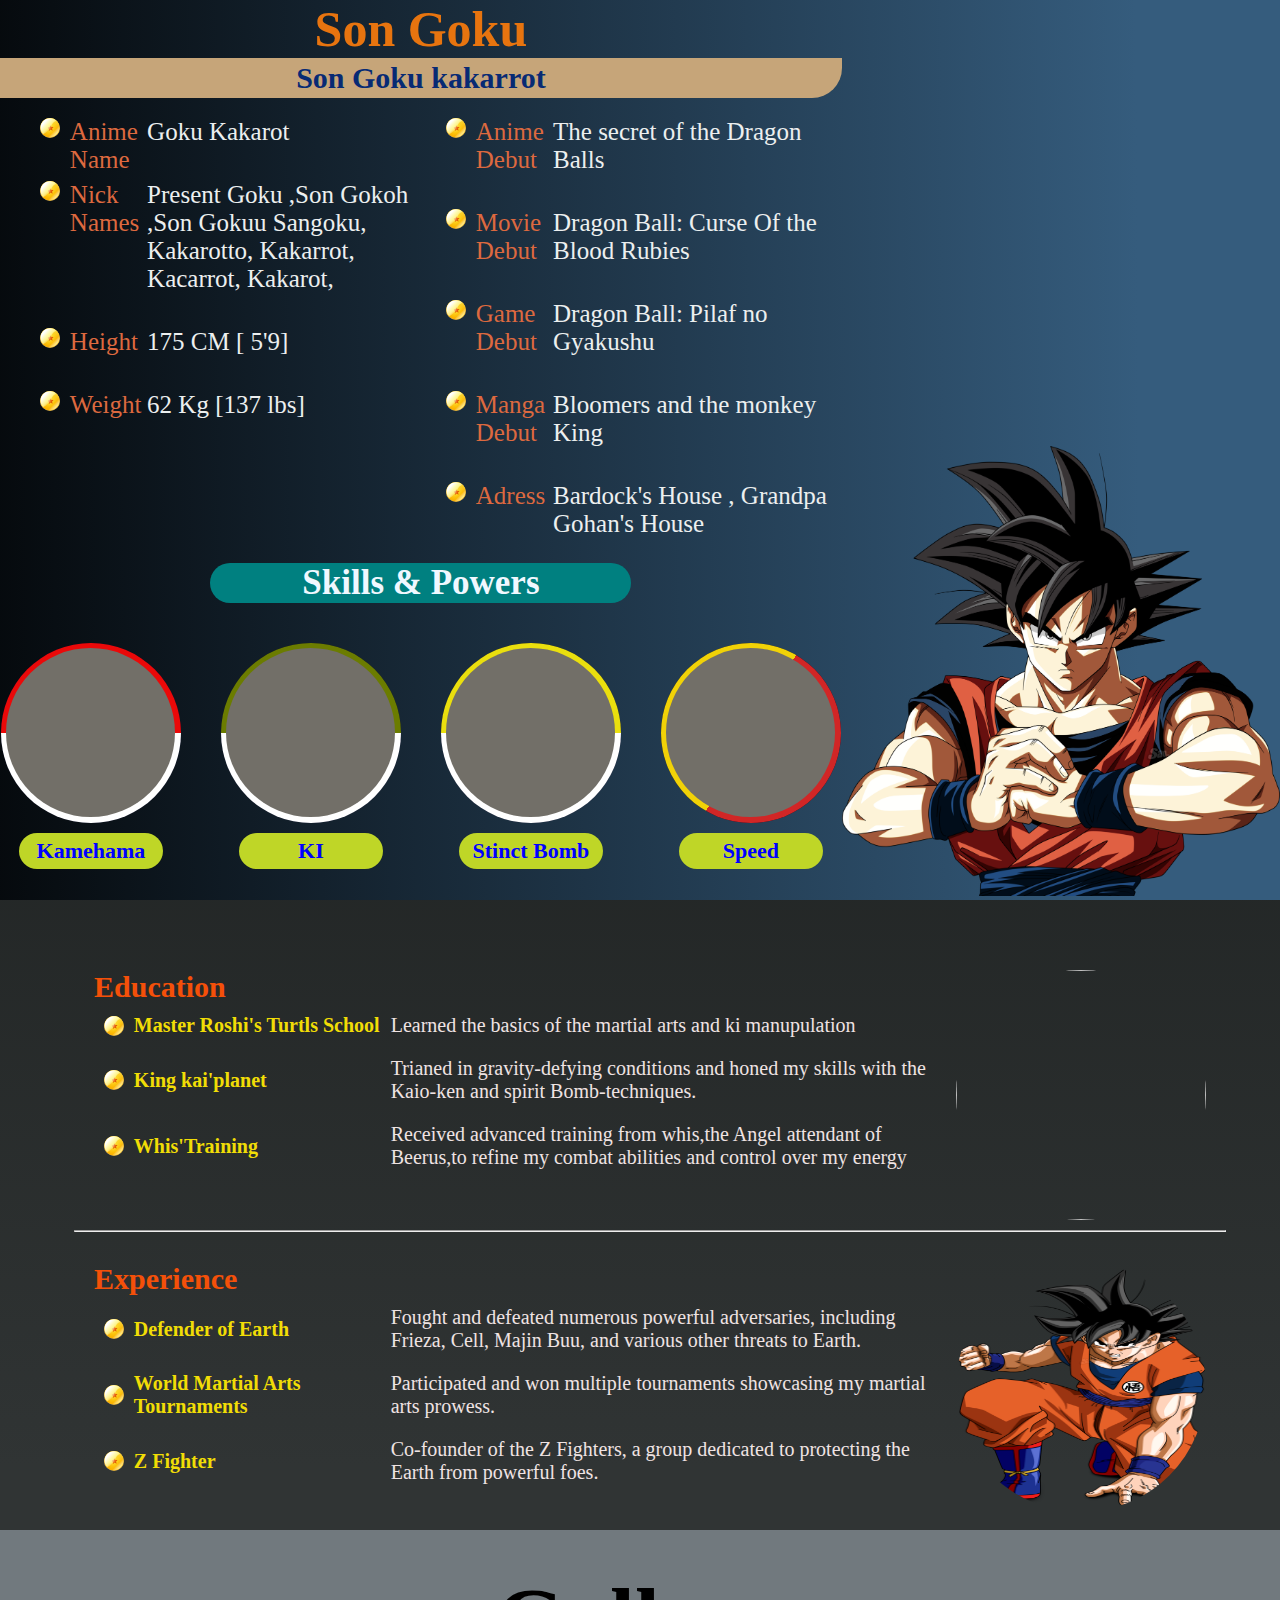
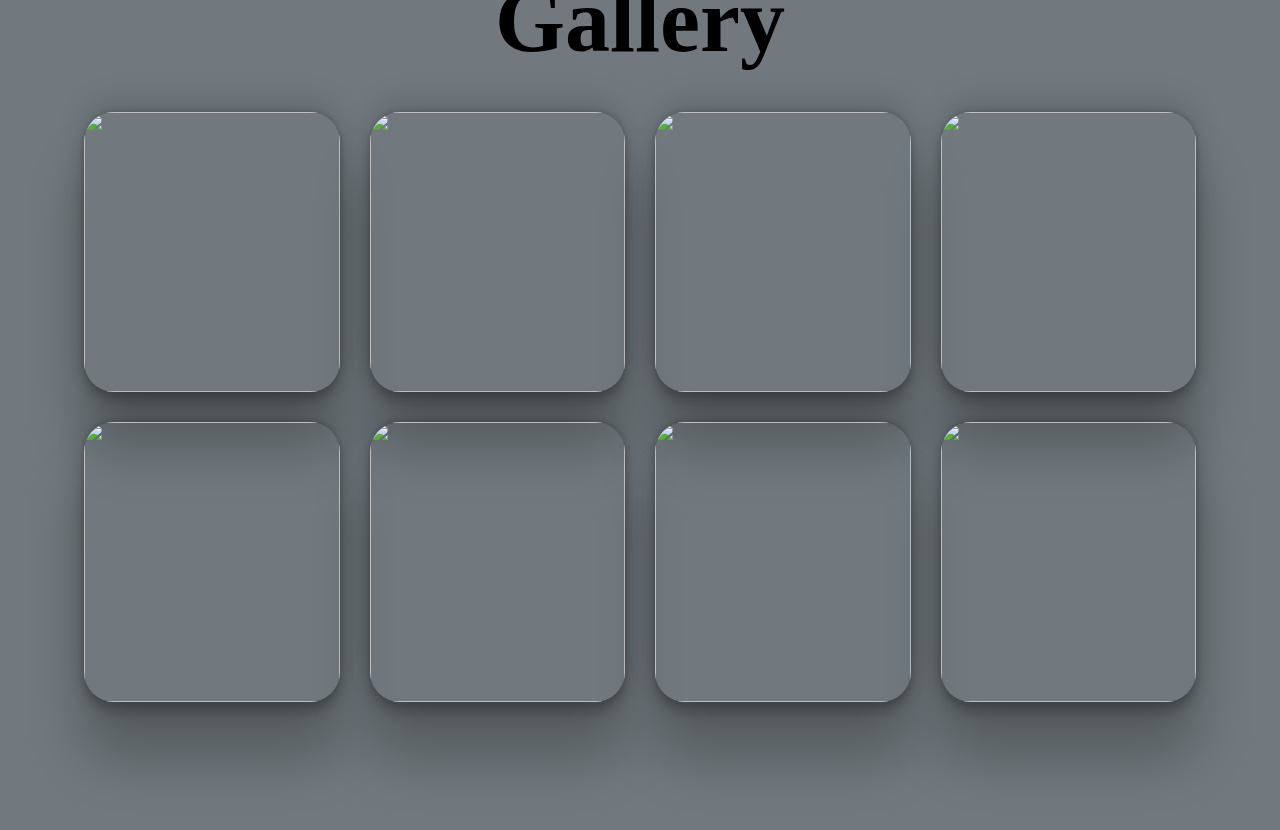
==== commit 17498eb3: "#" ====
--- a/index.html
+++ b/index.html
@@ -137,7 +137,7 @@
           </div>
           <li>
             <img src="./Dragon_ball.svg" alt="">
-            <div> <span>Master Roshi's Turtle School</span></div>
+            <div> <span>Master Roshi's Turtls School</span></div>
             <p>Learned the basics of the martial arts and ki manupulation</p>
           </li>
           <li>
--- a/style.css
+++ b/style.css
@@ -717,7 +717,7 @@
   }
 
 }
-@media screen and (min-width:435px) and (max-width:800px) {
+@media screen and (min-width:435px) and (max-width:1020px) {
   * {
     margin: 0;
     padding: 0;
@@ -761,7 +761,7 @@
     font-weight: 900;
     margin: 20px;
     height: auto;
-    color: rgb(98, 237, 18);
+    color: rgb(237, 139, 10);
     text-align: center;
     font-family: "Luckiest Guy", cursive;
   }
@@ -877,17 +877,17 @@
   .boxes #skills+div>div h2 {
     background-color: rgb(191, 214, 39);
     color: blue;
-    width: 100%;
+    width: 90%;
     text-align: center;
-    font-size: 20px;
+    font-size: 10px;
     border-radius: 30px;
     padding: 5px;
   }
 
   .glow {
 
-    height: 130px;
-    width: 130px;
+    height: 120px;
+    width: 120px;
     background-color: #020223;
     top: 0;
     bottom: 0;
@@ -984,7 +984,7 @@
   }
 
   .gallery {
-    height: auto;
+    height:135vh;
     background-color: rgb(113, 121, 126);
     display: flex;
     flex-direction: column;
@@ -999,7 +999,7 @@
   }
 
   #gallery_boxes {
-    height: auto;
+    height: 100vh;
     padding: 20px;
     width: 100%;
     justify-content: center;
@@ -1022,306 +1022,8 @@
   }
 
 }
-@media screen and (min-width:800px) and (max-width:1024px) {
-  * {
-    margin: 0;
-    padding: 0;
-    box-sizing: border-box;
-  }
-
-
-  #container {
-    height:135vh;
-    width: 100%;
-    margin: auto;
-    background: linear-gradient(89.7deg, rgb(0, 0, 0) -10.7%, rgb(53, 92, 125) 88.8%);
-    background-size: 100%;
-    display: flex;
-   flex-direction: column;
-   gap: 30px;
-
-   
-    cursor: url("./images/resize-17063411871470630661ball-removebg-preview\ \(1\).png"), pointer;
-
-  }
-
-  #container>.main {
-    width: 100%;
-    height: 50vh ;
-    display: flex;
-    flex-direction: column;
-
-  }
-
-  #goukimg {
-   width: 50%;
-    align-self: center;
-   margin:345px;
-  }
-  #goukimg img {
-    width: 100%;
-    height: 400px;
-  }
-
-
-  #container>div h1 {
-    font-size: 50px;
-    font-weight: 900;
- 
-    height: auto;
-    color: rgb(231, 116, 15);
-    text-align: center;
-    font-family: "Luckiest Guy", cursive;
-  }
-
-  .information {
-    height: 40vh;
-    gap: 0px;
-    display: flex;
-    width: 95%;
-  
-  }
-
-  #Name {
-
-    background-color: rgb(198, 165, 121);
-    height: 40px;
-    
-    display: flex;
-    width: 100%;
-    border-bottom-right-radius: 30px;
-  }
-
-  #Name h3 {
-    color: rgb(7, 42, 116);
-    font-size: 30px;
-  }
-
-  #info {
-    display: flex;
-    flex-direction: column;
-    padding: 10px;
-    width: 50%;
-    height: 40vh;
-    gap: 35px;
-    padding-top: 20px;
-  
-  }
-  
-  #info li {
-    display: flex;
-    gap: 10px;
-  }
-  
-  #info li div {
-    color: rgb(221, 105, 63);
-    width: 25%;
-    height: 0px;
-    font-size: 24px;
-  
-  }
-  
-  #info li p {
-    font-size: 24px;
-    color: rgb(236, 239, 239);
-    width: 80%;
- 
-   border: ;
-  }
-  
-  #info li img {
-  
-    height: 20px;
-    width: 20px;
-  }
-  
-  .boxes {
-    height: 40vh;
-    display: flex;
-    align-items: center;
-    justify-content: center;
-    gap: 20px;
-    margin-bottom: 40px;
-  }
-
-  .boxes #skills {
-    width: 80%;
-    display: flex;
-    background-color: teal;
-    align-items: center;
-    justify-content: center;
-    border-radius: 30px;
-    margin: 10px 0px;
-  }
-
-  .boxes #skills h3 {
-    color: aliceblue;
-    font-size: 40px;
-  }
-
-  .boxes #powers {
-    height: 30vh;
-    display: grid;
-    grid-template-columns: repeat(4, 1fr);
-    gap: 50px;
-    
-  }
-
-  .boxes #skills+div>div {
-    display: flex;
-    flex-direction: column;
-
-    gap: 10px;
-    color: white;
-
-  }
-
-  .boxes #skills+div>div h2 {
-    background-color: rgb(191, 214, 39);
-    color: blue;
-    width: 100%;
-    text-align: center;
-    font-size: 20px;
-    border-radius: 30px;
-    padding: 5px;
-  }
-
-  .glow {
-
-    height: 200px;
-    width: 200px;
-    background-color: #020223;
-    top: 0;
-    bottom: 0;
-    left: 0;
-    right: 0;
-    overflow: hidden;
-    border-radius: 50%;
-  }
-
-
- 
-
-  .second {
-    display: flex;
-  
-    justify-content: center;
-    align-items: center;
-    background: linear-gradient(360deg, #303434 10%, #010403 360%);
-    height: auto;
-    width: 100%;
-
-    cursor: url("./images/resize-17063411871470630661ball-removebg-preview\ \(1\).png"), pointer;
-
-  }
-
-  .second h2 {
-    font-size: 30px;
-    color: rgb(244, 80, 9);
-    width: 10%;
-    text-align: center;
-    
-
-  }
-
-  .education {
-    display: flex;
-    height: auto;
-    width: 100%;
-    margin-bottom: 50px;
-  }
-  
-
-  #edu_list,
-  #edu_list2 {
-    padding: 0px;
-    display: flex;
-   align-items: center;
-    width: 100%;
-  
-
-  }
-
-  #edu_list>div>img,
-  #edu_list2>div>img {
-    height: 200px;
-    width: 200px;
-    border-radius: 50%;
-  ;
-  }
-
-  #edu_list li,
-  #edu_list2 li {
-    display: flex;
-    gap: 15px;
-    padding: 10px;
-
-  }
-
-  #edu_list li img,
-  #edu_list2 li img {
-    height: 20px;
-   
-  }
-
-  #edu_list li div,
-  #edu_list2 li div {
-    font-size: 20px;
-    color: rgb(241, 221, 6);
-    font-weight: 800;
-    width: 32%;
-   
-
-  }
-
-  #edu_list li p,
-  #edu_list2 p {
-    color: rgb(239, 227, 227);
-    font-size: 20px;
-    width: 100%;
-    
-  }
-
-  .gallery {
-    height: 100vh;
-    background-color: rgb(113, 121, 126);
-    display: flex;
-    flex-direction: column;
-    align-items: center;
-    justify-content: center;
-    cursor: url("./images/resize-17063411871470630661ball-removebg-preview\ \(1\).png"), pointer;
-  }
-
-  .gallery>div>h1 {
-    font-size: 60px;
-    padding: 10px;
-  }
-
-  #gallery_boxes {
-    height:90vh;
-    padding: 20px;
-    width: 100%;
-    justify-content: center;
-    display: grid;
-    grid-template-columns: repeat(4, 170px);
-    grid-template-rows: repeat(2,200px);
-    gap: 30px;
-  }
-
-  #gallery_boxes div {
-    border-radius: 30px;
-    box-shadow: rgba(0, 0, 0, 0.25) 0px 54px 55px, rgba(0, 0, 0, 0.12) 0px -12px 30px, rgba(0, 0, 0, 0.12) 0px 4px 6px, rgba(0, 0, 0, 0.17) 0px 12px 13px, rgba(0, 0, 0, 0.09) 0px -3px 5px;
-  }
-
-  #gallery_boxes div>img {
-    height: 100%;
-    width: 100%;
-    border-radius: 30px;
-
-  }
-
-}
-@media screen and (min-width:1024px) and (max-width:1440px){
+
+@media screen and (min-width:1020px) and (max-width:1440px){
   #container{
     height: 100vh;
     
@@ -1339,9 +1041,9 @@
     display: flex;
     
   }  
-  #container img {
-    width: 100%;
-    height: 350px;
+  #goukimg img {
+    width: 100%;
+    height: 450px;
 
   }
   #Name {
@@ -1363,25 +1065,27 @@
     display: flex;
     flex-direction: column;
     width: 80%;
-    height: 35vh;
-    gap: 15px;
+    height: 45vh;
+    gap: 35px;
+   
   }
   
   #info li {
     display: flex;
-    gap: 5px;
+    gap: 10px;
+ ;
   }
   
   #info li div {
     color: rgb(221, 105, 63);
     width: 100px;
     height: 22px;
-    font-size: 16px;
+    font-size: 25px;
   
   }
   
   #info li p {
-    font-size: 15px;
+    font-size: 25px;
     color: rgb(236, 239, 239);
     width: 100%;
     
@@ -1393,14 +1097,14 @@
     width: 20px;
   }.boxes {
 
-    height: 39vh;
-    display: flex;
-    align-items: center;
-    flex-direction: column;
-    justify-content: center;
-    gap: 10px;
-    margin-top: 40px;
-    margin-bottom: 50px;
+    height: 45vh;
+    display: flex;
+    align-items: center;
+    flex-direction: column;
+    justify-content: center;
+    gap: 40px;
+    margin-top: 100px;
+    margin-bottom: 0px;
   }
   
   .boxes #skills {
@@ -1413,9 +1117,9 @@
     border-radius: 30px;
   }
   
-  .boxes div h3 {
+  .boxes #skills h3{
     color: aliceblue;
-    font-size: 25px;
+    font-size: 35px;
   
   
   }
@@ -1440,15 +1144,15 @@
     color: blue;
     width: 80%;
     text-align: center;
-    font-size: 16px;
+    font-size: 22px;
     border-radius: 30px;
     padding: 5px;
   }
   
   .glow {
   
-    height: 120px;
-    width: 120px;
+    height: 180px;
+    width: 180px;
     background-color: #020223;
     top: 0;
     bottom: 0;
@@ -1462,7 +1166,7 @@
     display: flex;
     justify-content: center;
     background: linear-gradient(360deg, #303434 10%, #010403 360%);
-    height: 100vh;
+    height: 70vh;
   
     width: 100%;
     cursor: url("./images/resize-17063411871470630661ball-removebg-preview\ \(1\).png"), pointer;
@@ -1481,9 +1185,10 @@
     margin-left: 20PX;
     display: flex;
     flex-direction: column;
-    height:90vh;
+    height:60vh;
     width: 90%;
     gap: 10px;
+  
  
   
   }
@@ -1498,8 +1203,8 @@
   
   #edu_list>div>img,
   #edu_list2>div>img {
-    height: 150px;
-    width: 150px;
+    height: 250px;
+    width: 250px;
     border-radius: 50%;
   
   
@@ -1520,7 +1225,7 @@
   
   #edu_list li div,
   #edu_list2 li div {
-    font-size: 16px;
+    font-size: 20px;
     color: rgb(241, 221, 6);
     font-weight: 800;
     width: 40%;
@@ -1529,17 +1234,16 @@
   #edu_list li p,
   #edu_list2 p {
     color: rgb(239, 227, 227);
-    font-size: 16px;
+    font-size: 20px;
     width: 90%;
   }
   
   .gallery {
-    height: 150vh;
+    height: 100vh;
     background-color: rgb(113, 121, 126);
     display: flex;
     flex-direction: column;
-    align-items: center;
-    justify-content: center;
+ 
     cursor: url("./images/resize-17063411871470630661ball-removebg-preview\ \(1\).png"), pointer;
   }
   
@@ -1549,14 +1253,14 @@
   }
   
   #gallery_boxes {
-    height:130vh;
+    height:80vh;
     padding: 20px;
     width: 90%;
     justify-content: center;
     display: grid;
-    grid-template-columns: repeat(4,240px);
+    grid-template-columns: repeat(4,1fr);
     grid-template-rows: repeat(2, 280px);
-  
+    
     gap: 30px;
   }
   
